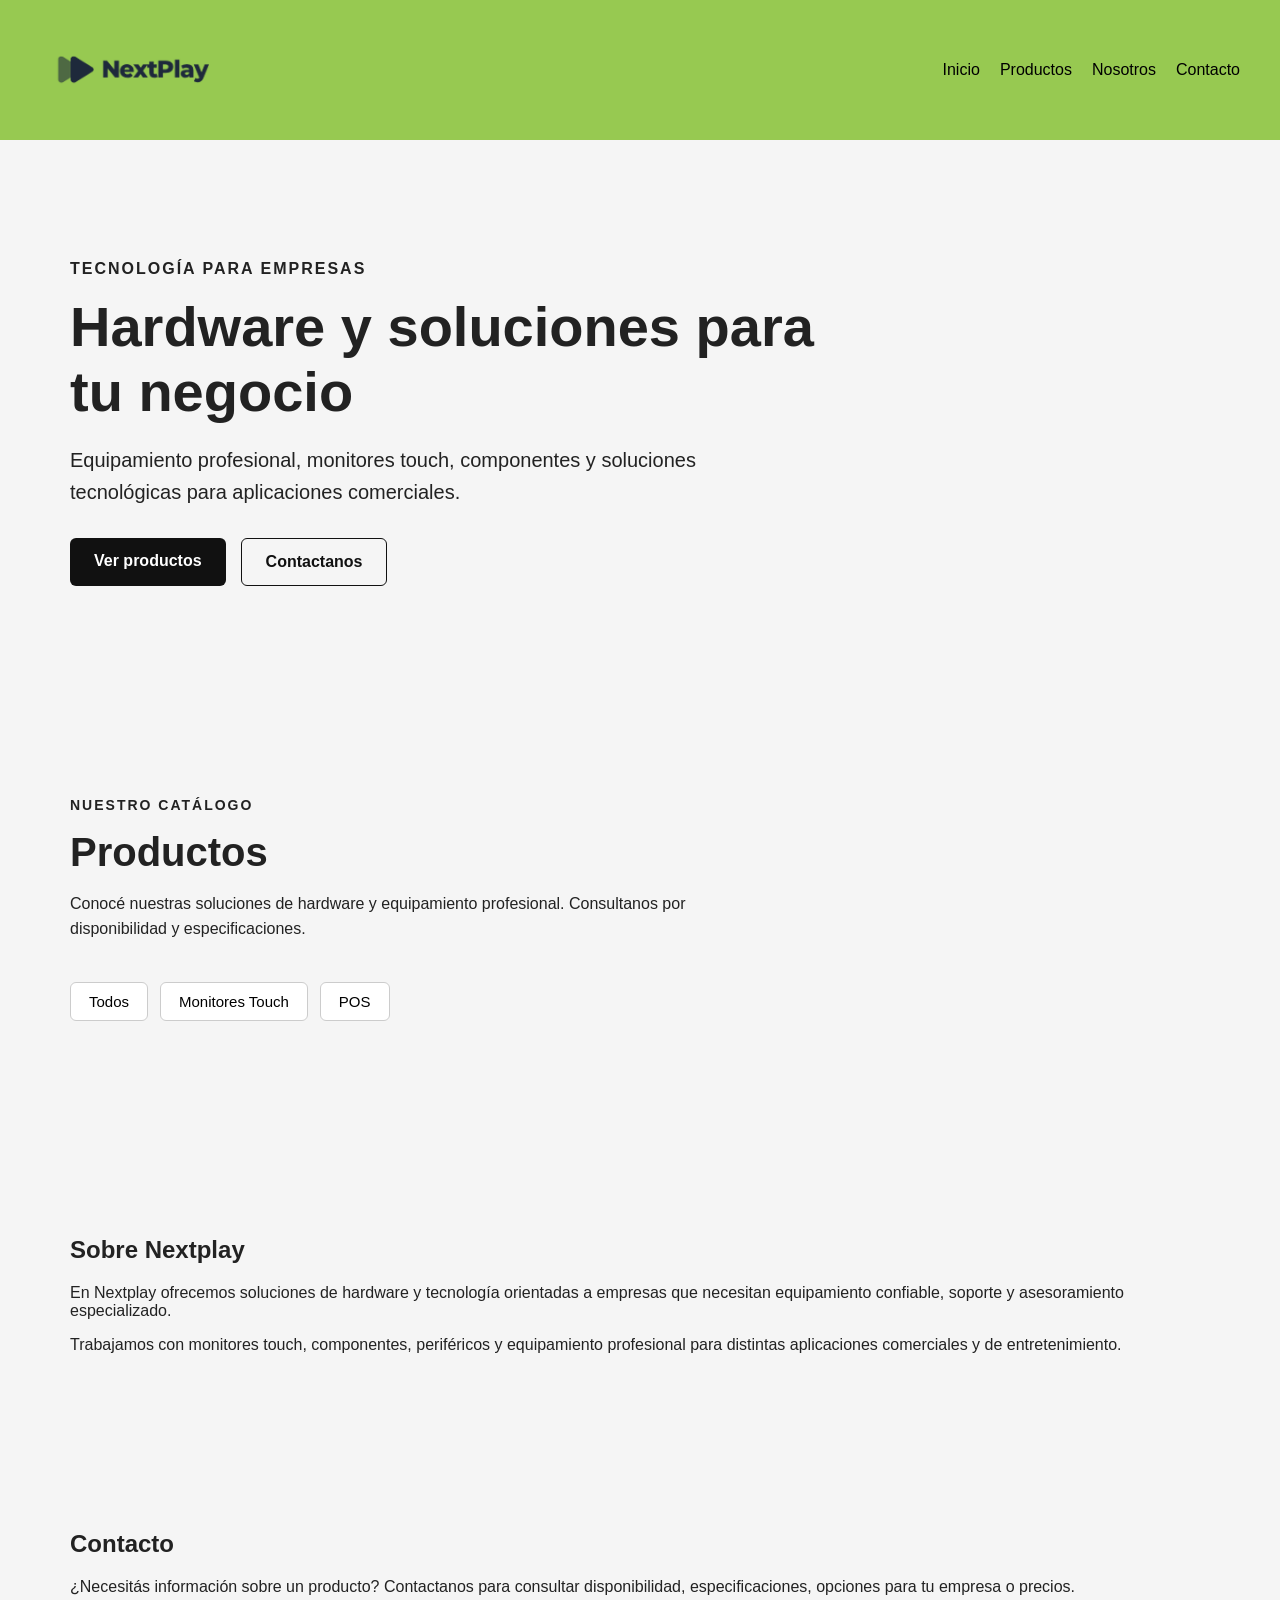
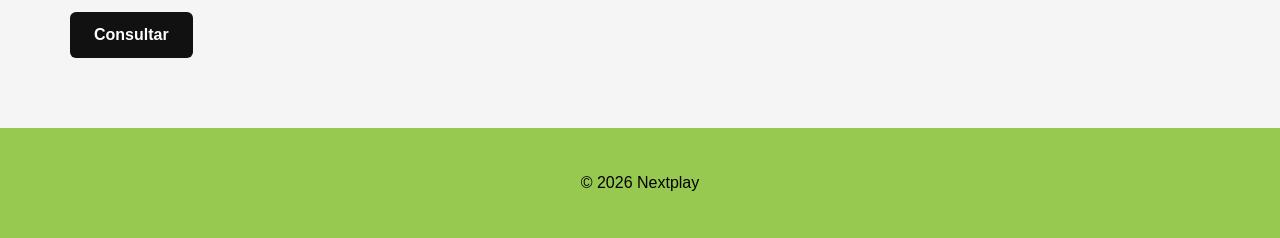
==== index.html @ 9589e03d "Initial commit - index, products, images, intial css and initial js" ====
<!DOCTYPE html>
<html lang="es">

<head>
    <meta charset="UTF-8">
    <meta name="viewport" content="width=device-width, initial-scale=1.0">

    <title>Nextplay</title>

    <link rel="stylesheet" href="css/style.css">
</head>

<body>

    <header>
        <h1><a href="#inicio" class="logo">
            <img src="assets/images/misc/logoNextplay.png" alt="Nextplay">
        </a></h1>

        <nav>
            <a href="index.html">Inicio</a>
            <a href="productos.html">Productos</a>
            <a href="index.html#nosotros">Nosotros</a>
            <a href="index.html#contacto">Contacto</a>
        </nav>
    </header>

    <main>

        <!-- HERO / INICIO -->
        <section id="inicio" class="hero">
            <div class="hero-content">

                <p class="hero-label">
                    Tecnología para empresas
                </p>

                <h1>
                    Hardware y soluciones para tu negocio
                </h1>

                <p class="hero-description">
                    Equipamiento profesional, monitores touch,
                    componentes y soluciones tecnológicas para
                    aplicaciones comerciales.
                </p>

                <div class="hero-actions">

                    <a href="#productos" class="button primary-button">
                        Ver productos
                    </a>

                    <a href="#contacto" class="button secondary-button">
                        Contactanos
                    </a>

                </div>

            </div>
        </section>


        <!-- PRODUCTOS -->
        <section id="productos" class="products-section">

            <div class="section-header">
                <p class="section-label">Nuestro catálogo</p>
                <h2>Productos</h2>

                <p>
                    Conocé nuestras soluciones de hardware y equipamiento profesional.
                    Consultanos por disponibilidad y especificaciones.
                </p>
            </div>

            <div class="product-filters">
                <button class="filter-button active" data-filter="all">
                    Todos
                </button>

                <button class="filter-button" data-filter="touch">
                    Monitores Touch
                </button>

                <button class="filter-button" data-filter="pos">
                    POS
                </button>

            </div>

            <div class="product-grid" id="product-list">
            </div>

        </section>


        <!-- SOBRE NEXTPLAY -->
        <section id="nosotros">

            <h2>Sobre Nextplay</h2>

            <p>
                En Nextplay ofrecemos soluciones de hardware y tecnología
                orientadas a empresas que necesitan equipamiento confiable,
                soporte y asesoramiento especializado.
            </p>

            <p>
                Trabajamos con monitores touch, componentes,
                periféricos y equipamiento profesional para distintas
                aplicaciones comerciales y de entretenimiento.
            </p>

        </section>


        <!-- CONTACTO -->
        <section id="contacto">

            <h2>Contacto</h2>

            <p>
                ¿Necesitás información sobre un producto? Contactanos para consultar disponibilidad,
                especificaciones, opciones para tu empresa o precios.
            </p>

            <a href="#" class="button primary-button">
                Consultar
            </a>

        </section>

    </main>

    <footer>
        <p>© 2026 Nextplay</p>
    </footer>

     <script src="js/main.js"></script>

</body>

</html>
---- css/style.css ----
* {
    box-sizing: border-box;
}

body {
    margin: 0;
    font-family: "Montserrat", sans-serif;
    background-color: #f5f5f5;
    color: #222;
}

header {
    display: flex;
    justify-content: space-between;
    align-items: center;

    padding: 20px 40px;

    background-color: #97c951;
    color: black;
}

.logo img {
    width: 200px;
    height: auto;
    display: block;
}

nav {
    display: flex;
    gap: 20px;
}

nav a {
    color: black;
    text-decoration: none;
}

main {
    max-width: 1200px;
    margin: auto;
}

section {
    padding: 70px 30px;
}

.hero {
    min-height: 550px;
    display: flex;
    align-items: center;
}

.hero-content {
    max-width: 750px;
}

.hero-label {
    font-weight: bold;
    text-transform: uppercase;
    letter-spacing: 2px;
}

.hero h1 {
    font-size: 56px;
    margin: 15px 0;
}

.hero-description {
    font-size: 20px;
    line-height: 1.6;
    max-width: 650px;
}

.hero-actions {
    display: flex;
    gap: 15px;
    margin-top: 30px;
}

.button {
    display: inline-block;
    padding: 14px 24px;
    text-decoration: none;
    border-radius: 6px;
    font-weight: bold;
}

.primary-button {
    background-color: #111;
    color: white;
}

.secondary-button {
    border: 1px solid #111;
    color: #111;
}

.products-section {
    padding-top: 90px;
    padding-bottom: 90px;
}

.product-filters {
    display: flex;
    flex-wrap: wrap;
    gap: 12px;
    margin-bottom: 35px;
}

.filter-button {
    padding: 10px 18px;
    border: 1px solid #ccc;
    background-color: white;
    border-radius: 6px;
    cursor: pointer;
    font-size: 15px;
}


.section-header {
    max-width: 700px;
    margin-bottom: 40px;
}

.section-label {
    text-transform: uppercase;
    letter-spacing: 2px;
    font-weight: bold;
    font-size: 14px;
}

.section-header h2 {
    font-size: 40px;
    margin: 10px 0;
}

.section-header p {
    line-height: 1.6;
}

.product-grid {
    display: grid;
    grid-template-columns: repeat(3, 1fr);
    gap: 30px;
}

.product-card {
    background-color: white;
    border-radius: 10px;
    overflow: hidden;
}

.product-image {
    height: 260px;
    background-color: #eeeeee;

    display: flex;
    align-items: center;
    justify-content: center;
}

.product-image img {
    width: 100%;
    height: 100%;
    object-fit: contain;
}

.product-content {
    padding: 24px;
}

.product-category {
    font-size: 14px;
    font-weight: bold;
    text-transform: uppercase;
}

.product-content h3 {
    font-size: 24px;
    margin: 8px 0 12px;
}

.product-description {
    line-height: 1.5;
    margin-bottom: 20px;
}

.product-link {
    color: #111;
    font-weight: bold;
    text-decoration: none;
}

footer {
    text-align: center;
    padding: 30px;
    background-color: #97c951;
    color: black;
}
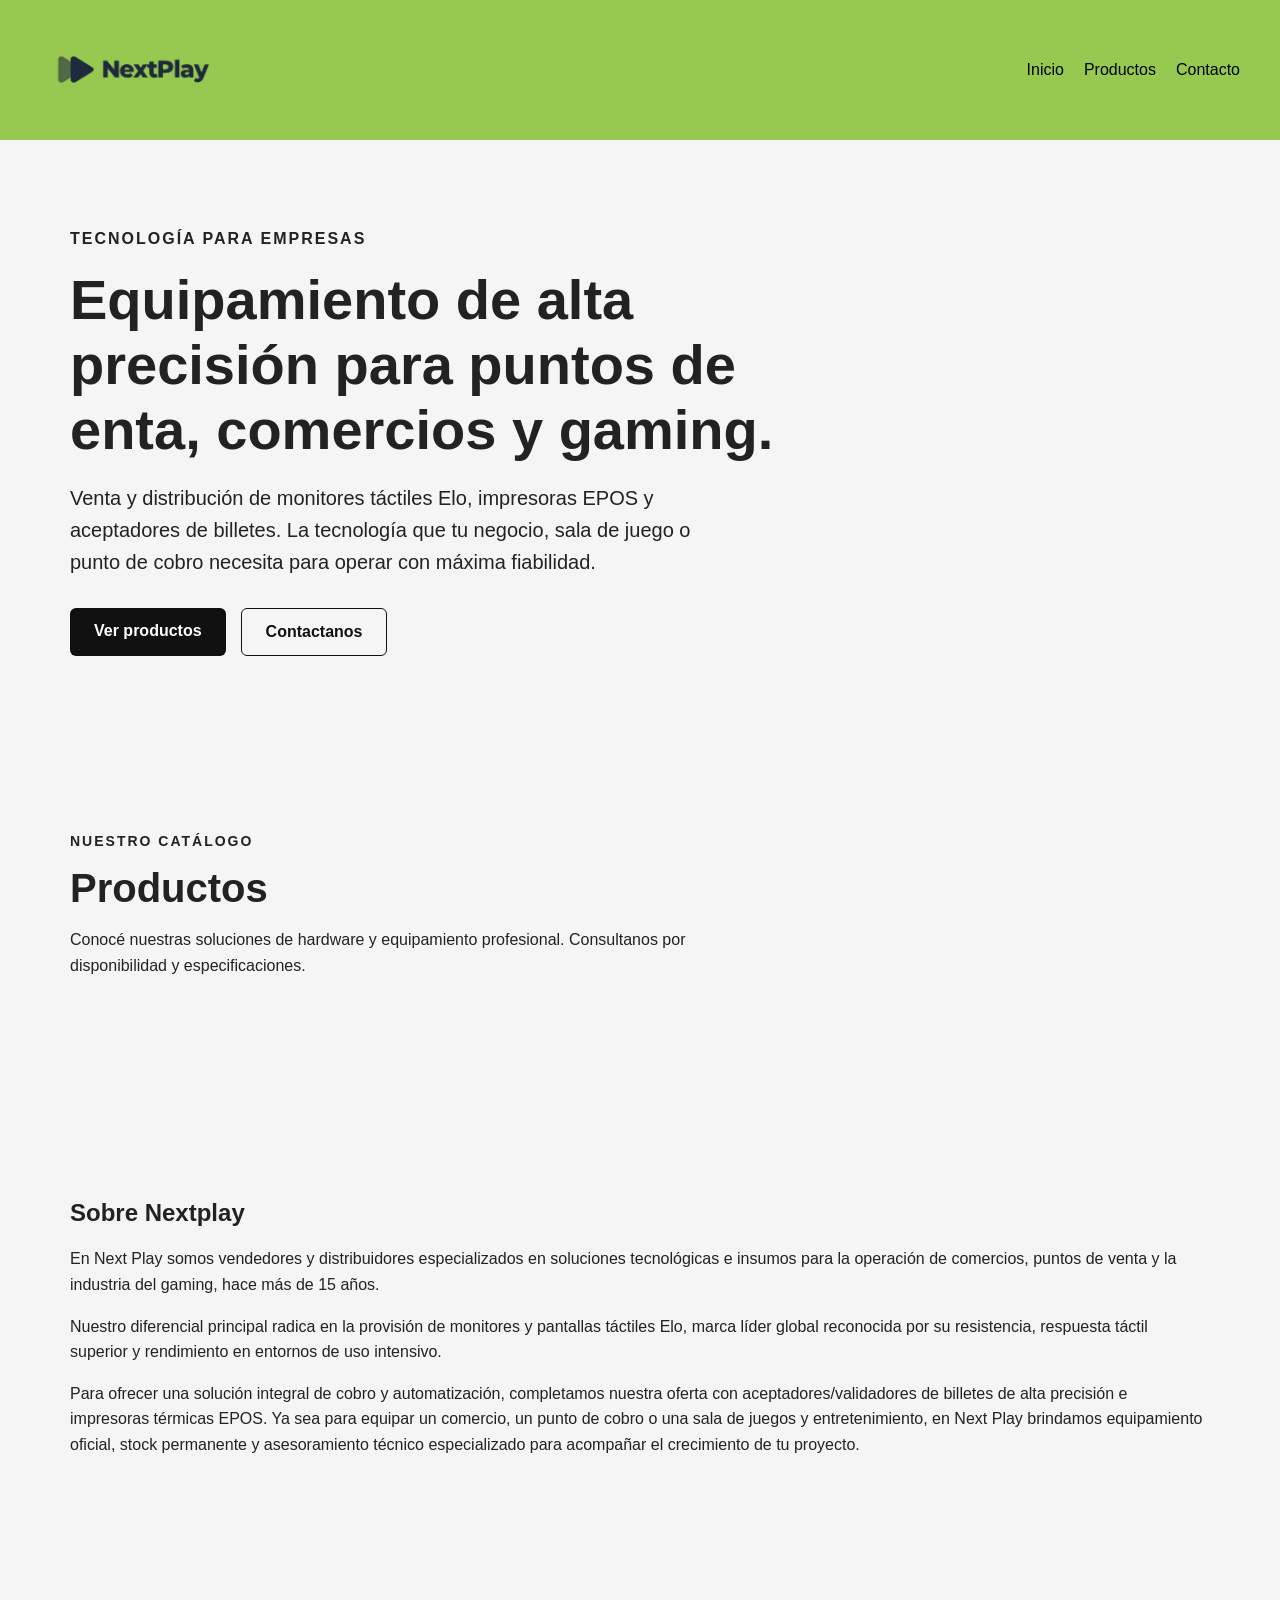
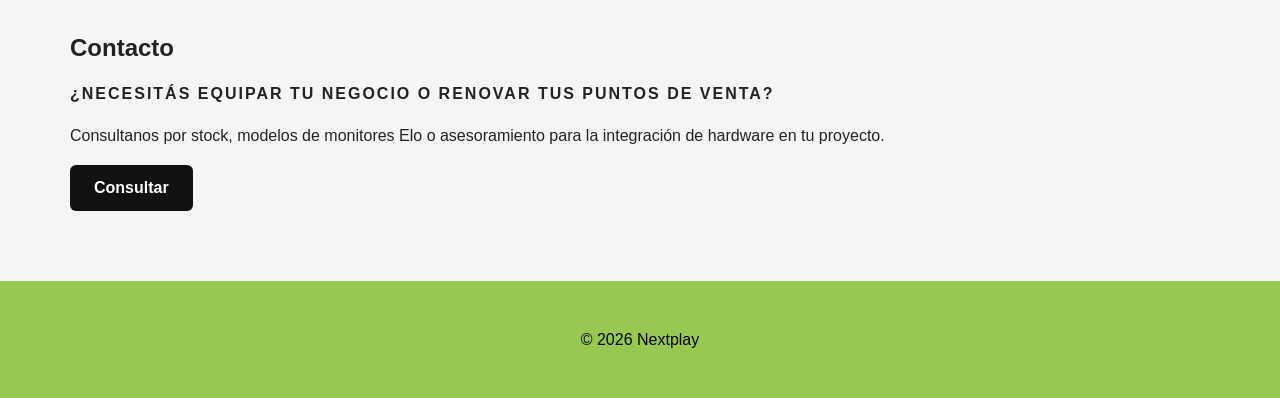
==== commit 15abc706: "Added 'Contacto', slight changes to fonts and images" ====
--- a/index.html
+++ b/index.html
@@ -20,8 +20,7 @@
         <nav>
             <a href="index.html">Inicio</a>
             <a href="productos.html">Productos</a>
-            <a href="index.html#nosotros">Nosotros</a>
-            <a href="index.html#contacto">Contacto</a>
+            <a href="contacto.html">Contacto</a>
         </nav>
     </header>
 
@@ -36,22 +35,21 @@
                 </p>
 
                 <h1>
-                    Hardware y soluciones para tu negocio
+                    Equipamiento de alta precisión para puntos de enta, comercios y gaming.
                 </h1>
 
                 <p class="hero-description">
-                    Equipamiento profesional, monitores touch,
-                    componentes y soluciones tecnológicas para
-                    aplicaciones comerciales.
+                    Venta y distribución de monitores táctiles Elo, impresoras EPOS y aceptadores de billetes. La tecnología que tu negocio, sala de juego o punto de cobro necesita para operar con máxima fiabilidad.
+
                 </p>
 
                 <div class="hero-actions">
 
-                    <a href="#productos" class="button primary-button">
+                    <a href="productos.html" class="button primary-button">
                         Ver productos
                     </a>
 
-                    <a href="#contacto" class="button secondary-button">
+                    <a href="contacto.html" class="button secondary-button">
                         Contactanos
                     </a>
 
@@ -74,24 +72,6 @@
                 </p>
             </div>
 
-            <div class="product-filters">
-                <button class="filter-button active" data-filter="all">
-                    Todos
-                </button>
-
-                <button class="filter-button" data-filter="touch">
-                    Monitores Touch
-                </button>
-
-                <button class="filter-button" data-filter="pos">
-                    POS
-                </button>
-
-            </div>
-
-            <div class="product-grid" id="product-list">
-            </div>
-
         </section>
 
 
@@ -101,15 +81,13 @@
             <h2>Sobre Nextplay</h2>
 
             <p>
-                En Nextplay ofrecemos soluciones de hardware y tecnología
-                orientadas a empresas que necesitan equipamiento confiable,
-                soporte y asesoramiento especializado.
+                En Next Play somos vendedores y distribuidores especializados en soluciones tecnológicas e insumos para la operación de comercios, puntos de venta y la industria del gaming, hace más de 15 años. 
             </p>
 
             <p>
-                Trabajamos con monitores touch, componentes,
-                periféricos y equipamiento profesional para distintas
-                aplicaciones comerciales y de entretenimiento.
+                Nuestro diferencial principal radica en la provisión de monitores y pantallas táctiles Elo, marca líder global reconocida por su resistencia, respuesta táctil superior y rendimiento en entornos de uso intensivo.
+            </p>
+            <p>Para ofrecer una solución integral de cobro y automatización, completamos nuestra oferta con aceptadores/validadores de billetes de alta precisión e impresoras térmicas EPOS. Ya sea para equipar un comercio, un punto de cobro o una sala de juegos y entretenimiento, en Next Play brindamos equipamiento oficial, stock permanente y asesoramiento técnico especializado para acompañar el crecimiento de tu proyecto.
             </p>
 
         </section>
@@ -120,12 +98,14 @@
 
             <h2>Contacto</h2>
 
-            <p>
-                ¿Necesitás información sobre un producto? Contactanos para consultar disponibilidad,
-                especificaciones, opciones para tu empresa o precios.
+            <p class="hero-label">
+                ¿Necesitás equipar tu negocio o renovar tus puntos de venta?
+            </p>
+            <p >
+                Consultanos por stock, modelos de monitores Elo o asesoramiento para la integración de hardware en tu proyecto.
             </p>
 
-            <a href="#" class="button primary-button">
+            <a href="contacto.html" class="button primary-button">
                 Consultar
             </a>
 
--- a/css/style.css
+++ b/css/style.css
@@ -7,6 +7,11 @@
     font-family: "Montserrat", sans-serif;
     background-color: #f5f5f5;
     color: #222;
+}
+
+body p{
+    line-height: 1.6;
+    font-size: 16px;
 }
 
 header {
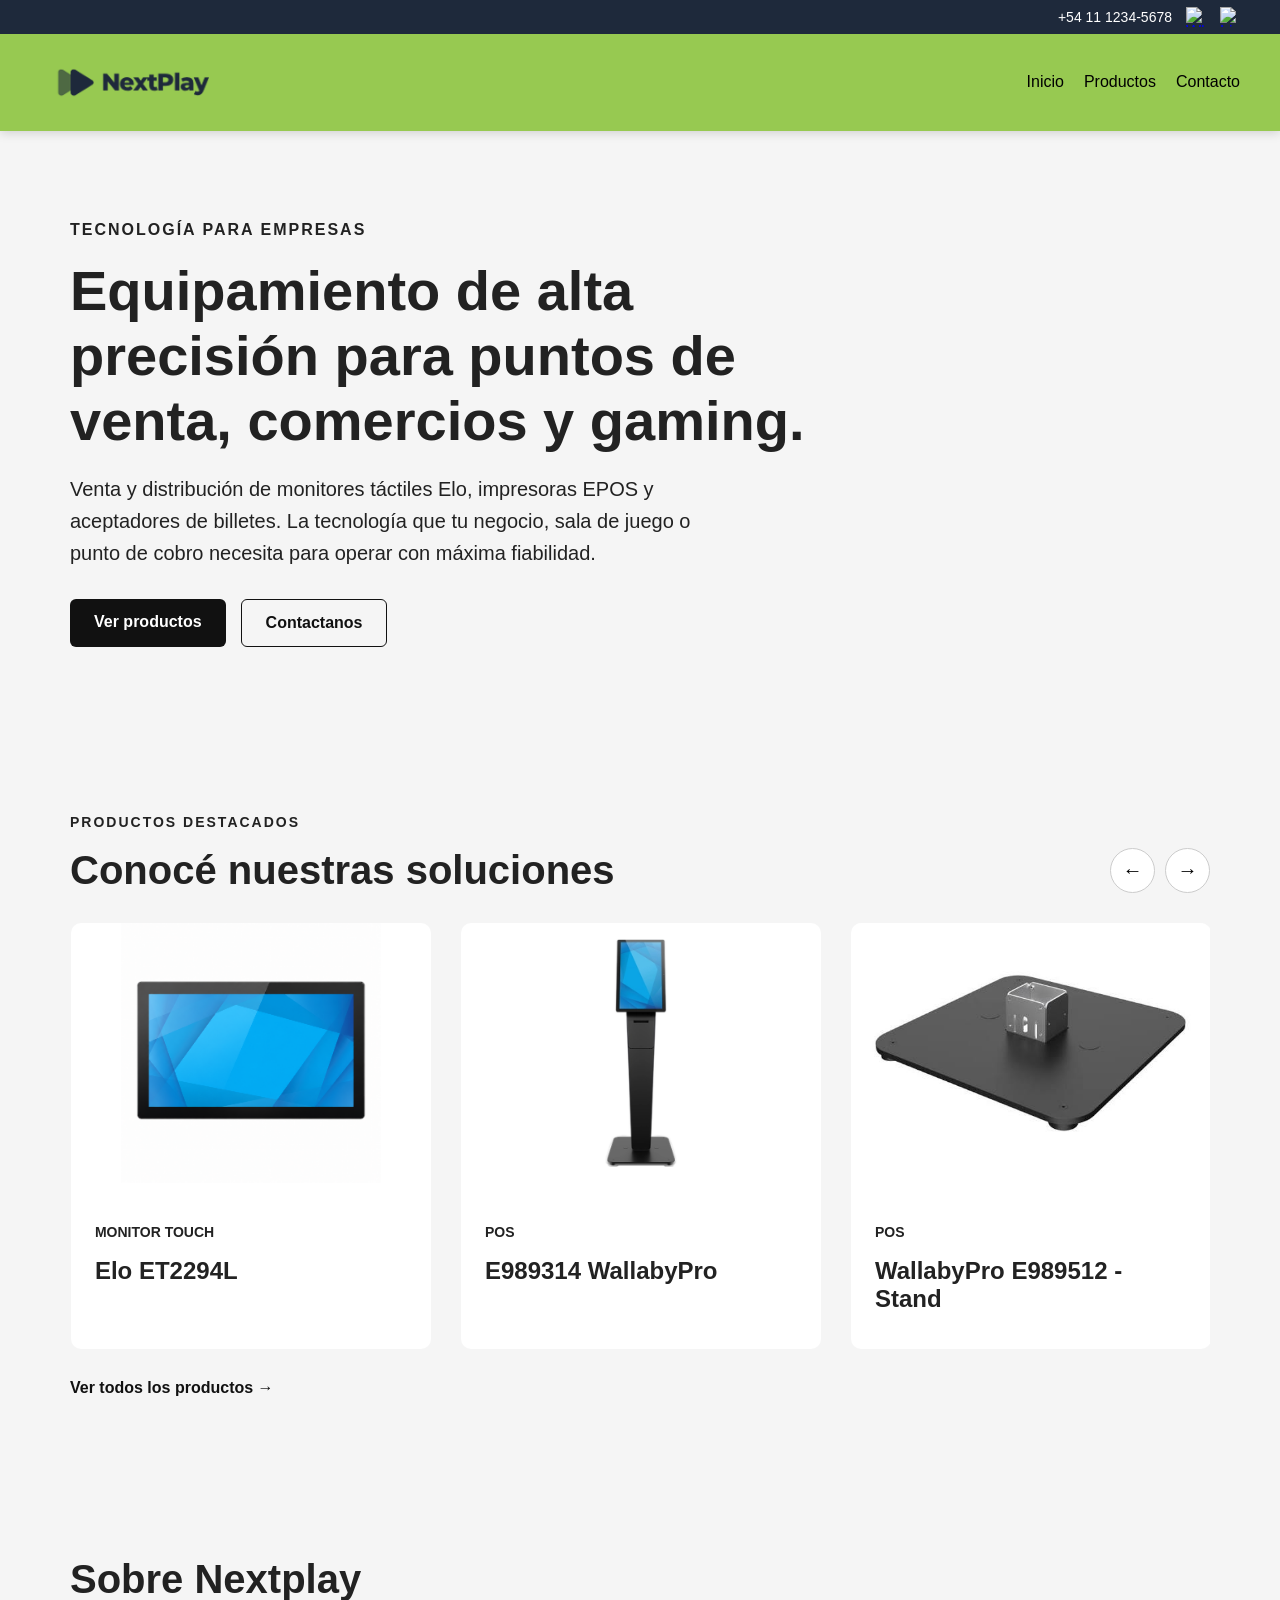
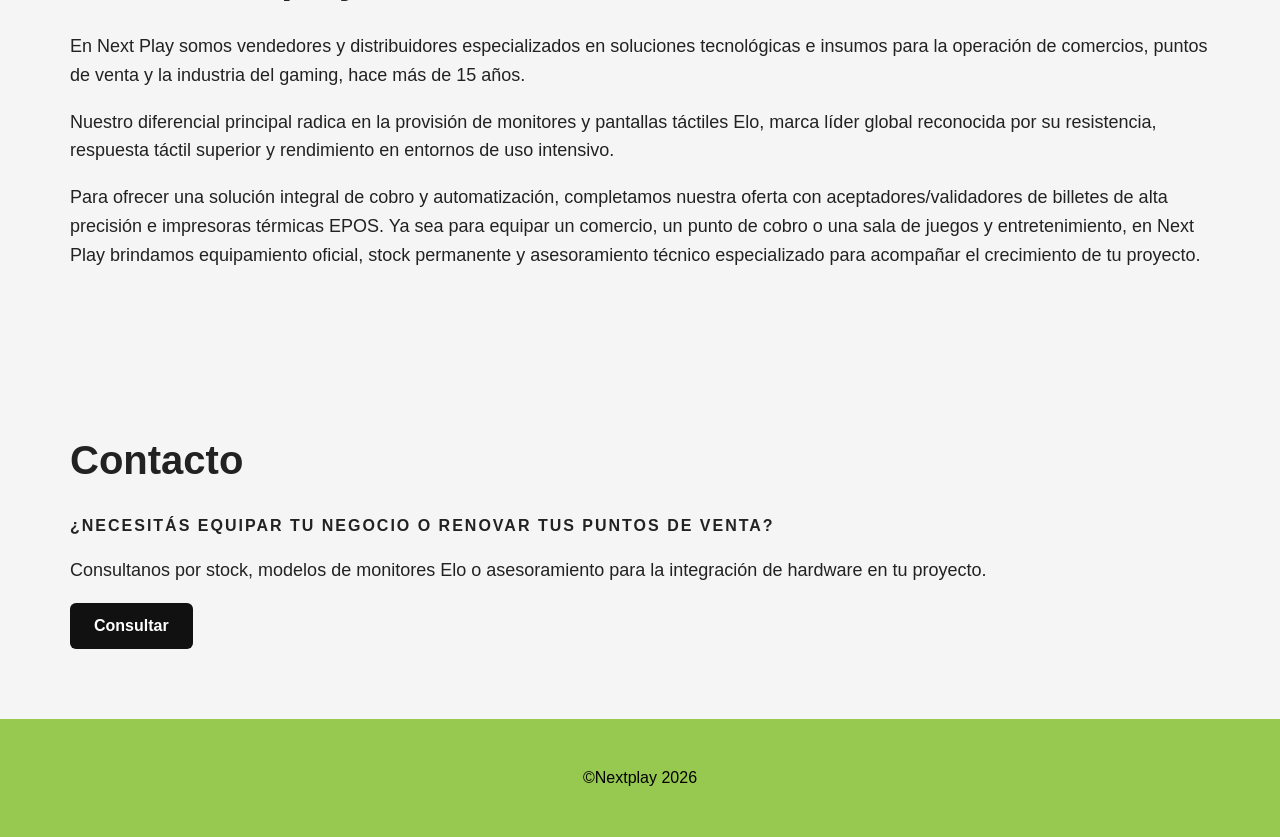
==== commit 91f09030: "Changes to contact and header + minor changes" ====
--- a/index.html
+++ b/index.html
@@ -13,16 +13,38 @@
 <body>
 
     <header>
-        <h1><a href="#inicio" class="logo">
-            <img src="assets/images/misc/logoNextplay.png" alt="Nextplay">
-        </a></h1>
+
+    <div class="top-bar">
+        <div class="top-bar-content">
+            <a href="tel:+541112345678" class="top-phone">
+                +54 11 1234-5678
+            </a>
+
+            <a href="#" class="social-link">
+                <img src="assets/images/misc/whatsapp.png" alt="WhatsApp">
+            </a>
+
+            <a href="#" class="social-link">
+                <img src="assets/images/linkedin-icon.png" alt="LinkedIn">
+            </a>
+        </div>
+    </div>
+
+    <div class="main-header">
+
+        <a href="index.html" class="logo">
+            <img src="assets/images/misc/logoNextplay.png" alt="Logo de Nextplay">
+        </a>
 
         <nav>
             <a href="index.html">Inicio</a>
             <a href="productos.html">Productos</a>
             <a href="contacto.html">Contacto</a>
         </nav>
-    </header>
+
+    </div>
+
+</header>
 
     <main>
 
@@ -35,7 +57,7 @@
                 </p>
 
                 <h1>
-                    Equipamiento de alta precisión para puntos de enta, comercios y gaming.
+                    Equipamiento de alta precisión para puntos de venta, comercios y gaming.
                 </h1>
 
                 <p class="hero-description">
@@ -60,34 +82,52 @@
 
 
         <!-- PRODUCTOS -->
-        <section id="productos" class="products-section">
+        <section class="featured-products">
 
-            <div class="section-header">
-                <p class="section-label">Nuestro catálogo</p>
-                <h2>Productos</h2>
+            <div class="featured-header">
+                <div>
+                    <p class="section-label">Productos destacados</p>
+                    <h2>Conocé nuestras soluciones</h2>
+                </div>
 
-                <p>
-                    Conocé nuestras soluciones de hardware y equipamiento profesional.
-                    Consultanos por disponibilidad y especificaciones.
-                </p>
+                <div class="carousel-controls">
+                    <button id="carousel-prev" aria-label="Producto anterior">
+                        ←
+                    </button>
+
+                    <button id="carousel-next" aria-label="Producto siguiente">
+                        →
+                    </button>
+                </div>
             </div>
+
+            <div class="carousel-wrapper">
+                <div class="featured-track" id="featured-track">
+                </div>
+            </div>
+
+            <a href="productos.html" class="view-all-products">
+                Ver todos los productos →
+            </a>
 
         </section>
 
-
         <!-- SOBRE NEXTPLAY -->
         <section id="nosotros">
+            <div class="featured-header">
+                 <h2>Sobre Nextplay</h2>    
+            </div>
+           
 
-            <h2>Sobre Nextplay</h2>
-
-            <p>
+            <p class="index-paragraph">
                 En Next Play somos vendedores y distribuidores especializados en soluciones tecnológicas e insumos para la operación de comercios, puntos de venta y la industria del gaming, hace más de 15 años. 
             </p>
 
-            <p>
+            <p class="index-paragraph">
                 Nuestro diferencial principal radica en la provisión de monitores y pantallas táctiles Elo, marca líder global reconocida por su resistencia, respuesta táctil superior y rendimiento en entornos de uso intensivo.
             </p>
-            <p>Para ofrecer una solución integral de cobro y automatización, completamos nuestra oferta con aceptadores/validadores de billetes de alta precisión e impresoras térmicas EPOS. Ya sea para equipar un comercio, un punto de cobro o una sala de juegos y entretenimiento, en Next Play brindamos equipamiento oficial, stock permanente y asesoramiento técnico especializado para acompañar el crecimiento de tu proyecto.
+            <p class="index-paragraph">
+                Para ofrecer una solución integral de cobro y automatización, completamos nuestra oferta con aceptadores/validadores de billetes de alta precisión e impresoras térmicas EPOS. Ya sea para equipar un comercio, un punto de cobro o una sala de juegos y entretenimiento, en Next Play brindamos equipamiento oficial, stock permanente y asesoramiento técnico especializado para acompañar el crecimiento de tu proyecto.
             </p>
 
         </section>
@@ -95,13 +135,14 @@
 
         <!-- CONTACTO -->
         <section id="contacto">
-
-            <h2>Contacto</h2>
+            <div class="featured-header">            
+                <h2>Contacto</h2>
+            </div>
 
             <p class="hero-label">
                 ¿Necesitás equipar tu negocio o renovar tus puntos de venta?
             </p>
-            <p >
+            <p class="index-paragraph">
                 Consultanos por stock, modelos de monitores Elo o asesoramiento para la integración de hardware en tu proyecto.
             </p>
 
@@ -114,7 +155,7 @@
     </main>
 
     <footer>
-        <p>© 2026 Nextplay</p>
+        <p>©Nextplay 2026</p>
     </footer>
 
      <script src="js/main.js"></script>
--- a/css/style.css
+++ b/css/style.css
@@ -15,6 +15,56 @@
 }
 
 header {
+    position: sticky;
+    top: 0;
+    z-index: 1000;
+
+    box-shadow: 0 2px 10px rgba(0, 0, 0, 0.15);
+}
+
+.top-bar {
+    background-color: #1E293B;
+    color: white;
+    padding: 7px 40px;
+}
+
+.top-bar-content {
+    display: flex;
+    justify-content: flex-end;
+    align-items: center;
+    gap: 14px;
+}
+
+.top-phone {
+    color: white;
+    text-decoration: none;
+
+    font-size: 14px;
+}
+
+.top-phone:hover {
+    text-decoration: underline;
+}
+
+.social-link {
+    display: flex;
+    align-items: center;
+}
+
+.social-link img {
+    width: 20px;
+    height: 20px;
+
+    object-fit: contain;
+
+    transition: opacity 0.2s ease;
+}
+
+.social-link img:hover {
+    opacity: 0.7;
+}
+
+.main-header {
     display: flex;
     justify-content: space-between;
     align-items: center;
@@ -22,7 +72,6 @@
     padding: 20px 40px;
 
     background-color: #97c951;
-    color: black;
 }
 
 .logo img {
@@ -144,6 +193,12 @@
     line-height: 1.6;
 }
 
+.index-paragraph {
+    line-height: 1.6;
+    font-size: 18px;
+}
+
+/* Product Grid Styles */
 .product-grid {
     display: grid;
     grid-template-columns: repeat(3, 1fr);
@@ -158,8 +213,6 @@
 
 .product-image {
     height: 260px;
-    background-color: #eeeeee;
-
     display: flex;
     align-items: center;
     justify-content: center;
@@ -196,10 +249,307 @@
     font-weight: bold;
     text-decoration: none;
 }
+/* Product Grid Styles End */
+
+.featured-products {
+    padding: 80px 30px;
+}
+
+.featured-header {
+    display: flex;
+    justify-content: space-between;
+    align-items: end;
+    margin-bottom: 30px;
+}
+
+.featured-header h2 {
+    font-size: 40px;
+    margin: 10px 0 0;
+}
+
+/* Carousel Styles */
+.carousel-controls {
+    display: flex;
+    gap: 10px;
+}
+
+.carousel-controls button {
+    width: 45px;
+    height: 45px;
+
+    border: 1px solid #ccc;
+    border-radius: 50%;
+
+    background-color: white;
+
+    font-size: 20px;
+    cursor: pointer;
+}
+
+.carousel-controls button:hover {
+    background-color: #111;
+    color: white;
+}
+
+.carousel-wrapper {
+    overflow: hidden;
+}
+
+.featured-track {
+    display: flex;
+    gap: 30px;
+
+    overflow-x: auto;
+
+    scroll-snap-type: x mandatory;
+    scrollbar-width: none;
+}
+
+.featured-track::-webkit-scrollbar {
+    display: none;
+}
+
+.featured-track .product-card {
+    flex: 0 0 calc((100% - 60px) / 3);
+    scroll-snap-align: start;
+}
+
+.view-all-products {
+    display: inline-block;
+    margin-top: 30px;
+
+    color: #111;
+    font-weight: bold;
+    text-decoration: none;
+}
+
+@media (max-width: 900px) {
+    .featured-track .product-card {
+        min-width: calc((100% - 30px) / 2);
+    }
+}
+
+@media (max-width: 600px) {
+    .featured-products {
+        padding: 60px 20px;
+    }
+
+    .featured-header {
+        align-items: center;
+    }
+
+    .featured-header h2 {
+        font-size: 30px;
+    }
+
+    .featured-track .product-card {
+        min-width: 100%;
+    }
+}
+/* Carrousel Styles End */
+
+/* Nav Dropdown Styles */
+.nav-dropdown {
+    position: relative;
+}
+
+.nav-dropdown-menu {
+    position: absolute;
+
+    top: 100%;
+    left: 0;
+
+    min-width: 200px;
+
+    background-color: #111;
+
+    border-radius: 6px;
+
+    padding: 10px 0;
+
+    display: none;
+
+    z-index: 1000;
+}
+
+.nav-dropdown-menu a {
+    display: block;
+
+    padding: 12px 18px;
+
+    color: white;
+    text-decoration: none;
+
+    white-space: nowrap;
+}
+
+.nav-dropdown-menu a:hover {
+    background-color: #2a2a2a;
+}
+
+.nav-dropdown:hover .nav-dropdown-menu {
+    display: block;
+}
+/* Nav Dropdown Styles End */
 
 footer {
     text-align: center;
     padding: 30px;
     background-color: #97c951;
     color: black;
-}+}
+
+/* Contact Form Styles */
+.contact-page {
+    max-width: 1200px;
+    margin: auto;
+}
+
+.contact-section {
+    min-height: 650px;
+
+    display: grid;
+    grid-template-columns: 1fr 1fr;
+    gap: 80px;
+
+    align-items: center;
+
+    padding: 80px 30px;
+}
+
+
+/* TEXTO */
+
+.contact-intro h1 {
+    font-size: 48px;
+    margin: 10px 0 20px;
+}
+
+.contact-intro > p {
+    font-size: 18px;
+    line-height: 1.7;
+    max-width: 520px;
+}
+
+
+/* WHATSAPP */
+
+.contact-info {
+    margin-top: 45px;
+
+    padding-top: 30px;
+
+    border-top: 1px solid #ddd;
+}
+
+.contact-info h3 {
+    margin-bottom: 8px;
+}
+
+.contact-info p {
+    margin-bottom: 20px;
+}
+
+.whatsapp-button {
+    display: inline-block;
+
+    padding: 13px 22px;
+
+    background-color: #98cf4f;
+    color: #111;
+
+    border-radius: 6px;
+
+    font-weight: bold;
+    text-decoration: none;
+
+    transition: transform 0.2s ease;
+}
+
+.whatsapp-button:hover {
+    transform: translateY(-2px);
+}
+
+
+/* FORM CARD */
+
+.contact-form-container {
+    background-color: white;
+
+    padding: 40px;
+
+    border-radius: 12px;
+
+    box-shadow: 0 10px 30px rgba(0, 0, 0, 0.08);
+}
+
+.contact-form-container h2 {
+    margin-top: 0;
+    margin-bottom: 30px;
+}
+
+
+/* FORM */
+
+.contact-form {
+    display: flex;
+    flex-direction: column;
+    gap: 22px;
+}
+
+.form-group {
+    display: flex;
+    flex-direction: column;
+    gap: 8px;
+}
+
+.form-group label {
+    font-weight: bold;
+}
+
+.form-group input,
+.form-group textarea {
+    width: 100%;
+
+    padding: 13px 14px;
+
+    border: 1px solid #ccc;
+    border-radius: 6px;
+
+    font: inherit;
+}
+
+.form-group input:focus,
+.form-group textarea:focus {
+    outline: none;
+
+    border-color: #98cf4f;
+}
+
+.form-group textarea {
+    resize: vertical;
+}
+
+
+/* BOTÓN */
+
+.contact-submit {
+    padding: 14px 20px;
+
+    border: none;
+    border-radius: 6px;
+
+    background-color: #111;
+    color: white;
+
+    font-size: 16px;
+    font-weight: bold;
+
+    cursor: pointer;
+}
+
+.contact-submit:hover {
+    background-color: #333;
+}
+
+/* Contact Form Styles End */
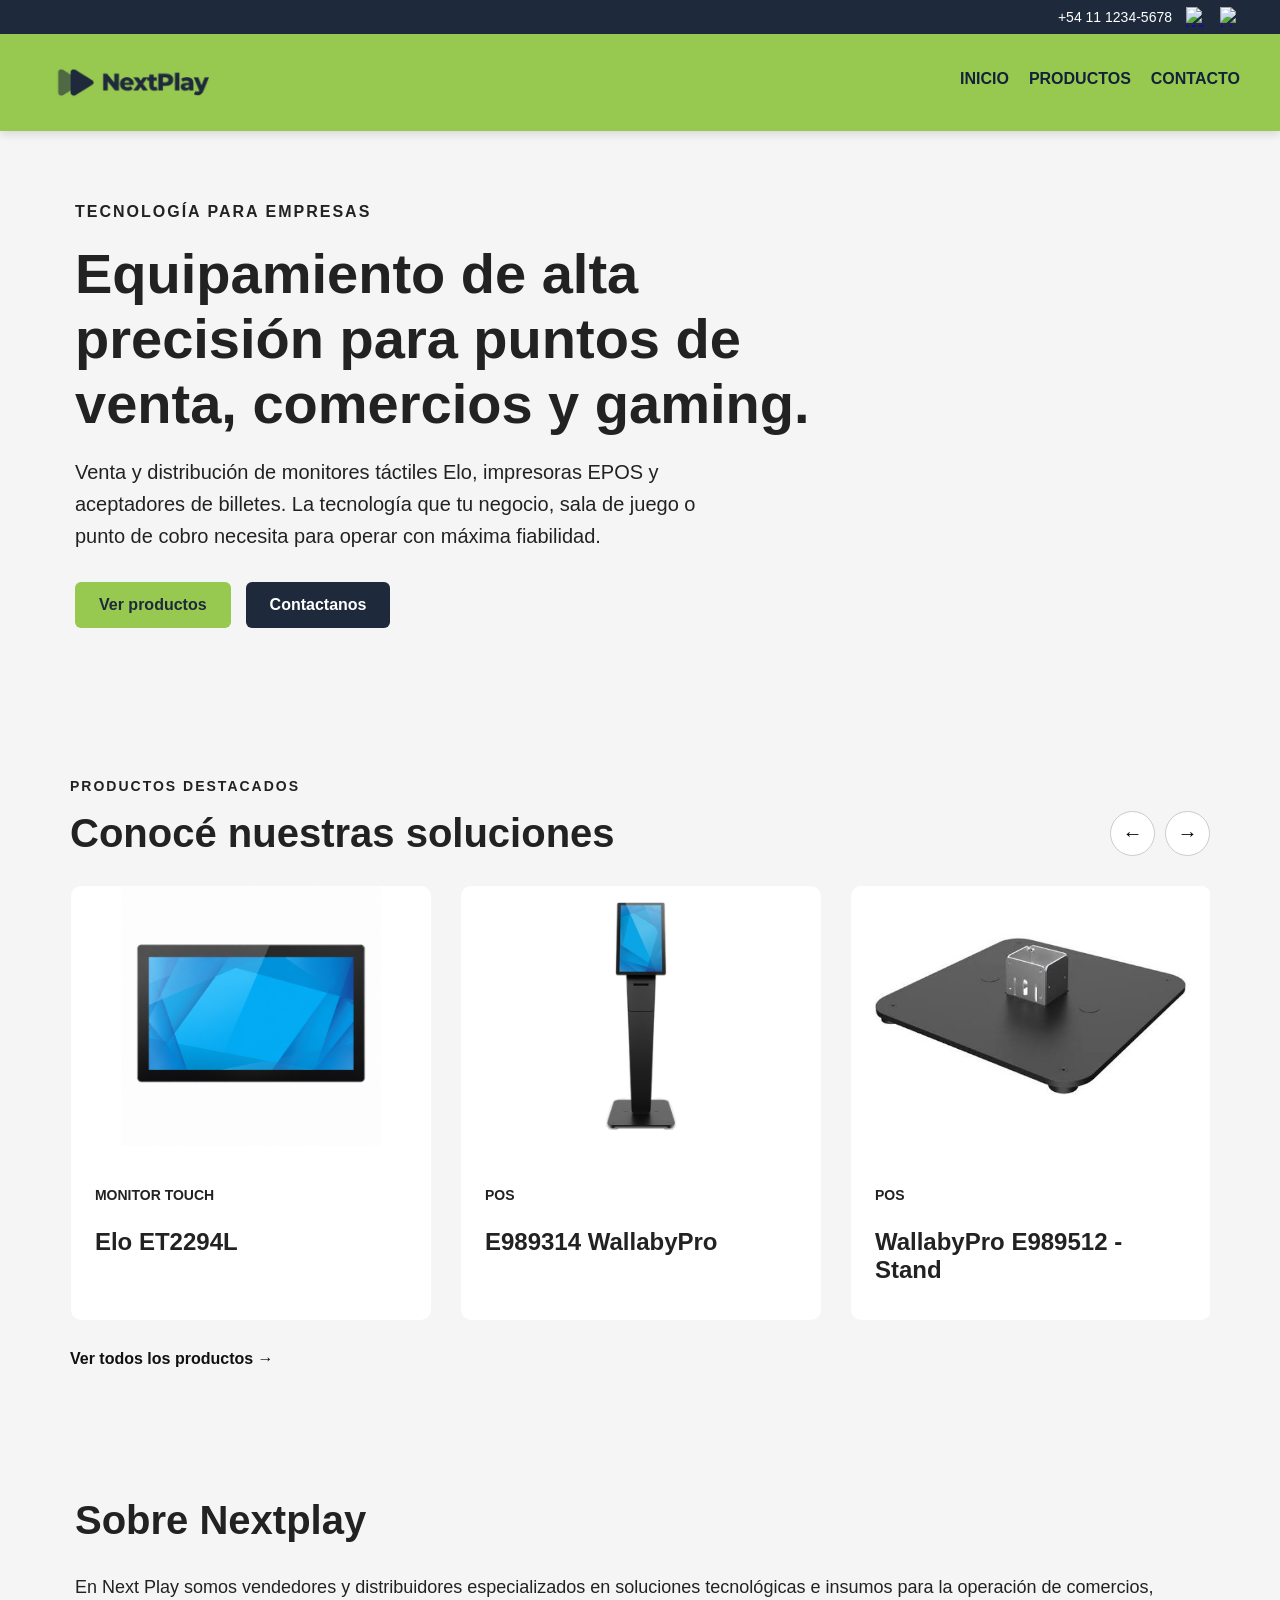
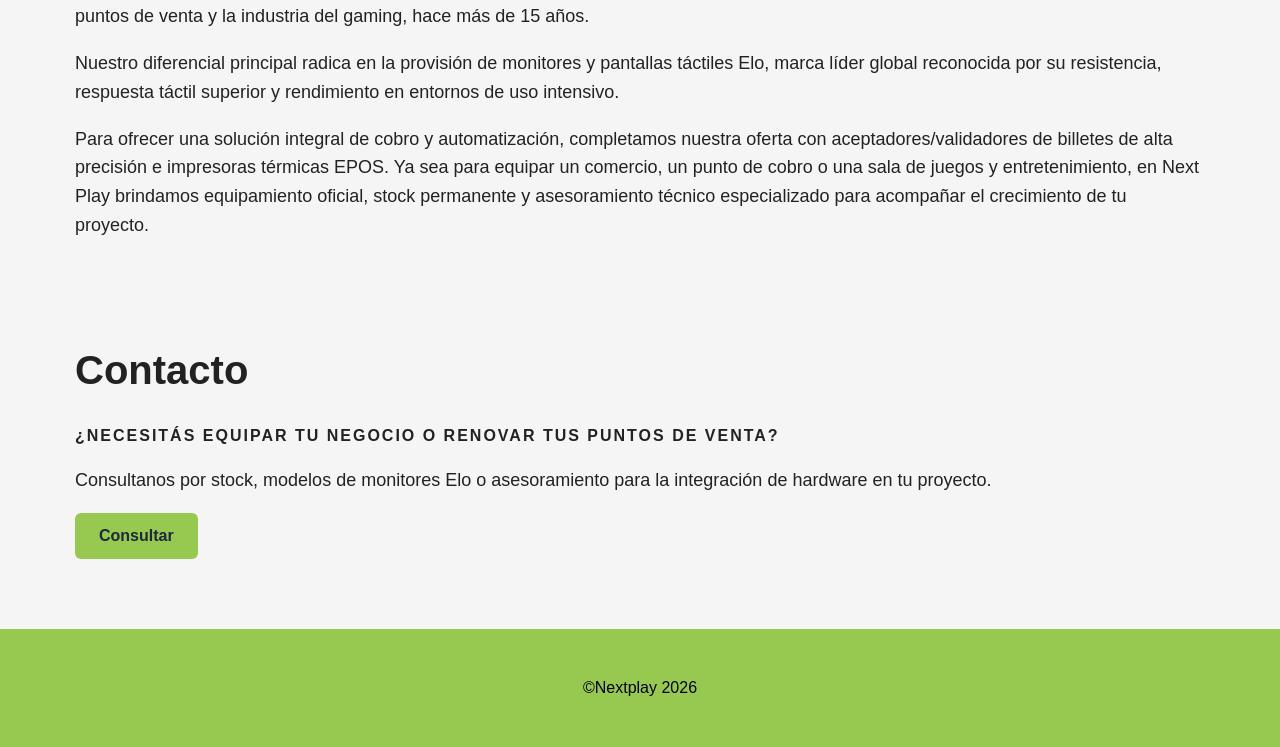
==== commit 0c408ad4: "Added icon, decorations and fixed product cards" ====
--- a/index.html
+++ b/index.html
@@ -6,13 +6,13 @@
     <meta name="viewport" content="width=device-width, initial-scale=1.0">
 
     <title>Nextplay</title>
-
+    <link rel="icon" type="image/png" href="assets/images/misc/iconNextplay.png">
     <link rel="stylesheet" href="css/style.css">
 </head>
 
 <body>
 
-    <header>
+<header>
 
     <div class="top-bar">
         <div class="top-bar-content">
--- a/css/style.css
+++ b/css/style.css
@@ -80,15 +80,47 @@
     display: block;
 }
 
+/* Navigation Styles */
+
 nav {
     display: flex;
     gap: 20px;
 }
 
 nav a {
-    color: black;
+    position: relative;
+
+    color: #132238;
     text-decoration: none;
-}
+    text-transform: uppercase;
+    font-weight: bold;
+
+    padding-bottom: 6px;
+}
+
+nav a::after {
+    content: "";
+
+    position: absolute;
+    left: 50%;
+    bottom: 0;
+
+    width: 100%;
+    height: 3px;
+
+    background-color: currentColor;
+
+    transform: translateX(-50%) scaleX(0);
+    transition: transform 0.25s ease;
+
+    border-radius: 2px;
+}
+
+nav a:hover::after {
+    transform: translateX(-50%) scaleX(1);
+}
+
+/* Navigation Styles End */
 
 main {
     max-width: 1200px;
@@ -96,7 +128,7 @@
 }
 
 section {
-    padding: 70px 30px;
+    padding: 40px 35px;
 }
 
 .hero {
@@ -141,13 +173,22 @@
 }
 
 .primary-button {
-    background-color: #111;
+    background-color: #97c951;
+    color: #1E293B;
+}
+.primary-button:hover {
+    background-color: #1E293B;
     color: white;
 }
 
 .secondary-button {
-    border: 1px solid #111;
-    color: #111;
+    background-color: #1E293B;
+    color: white;
+}
+
+.secondary-button:hover {
+    background-color: #97c951;
+    color: #1E293B;
 }
 
 .products-section {
@@ -209,6 +250,8 @@
     background-color: white;
     border-radius: 10px;
     overflow: hidden;
+    display: flex;
+    flex-direction: column;
 }
 
 .product-image {
@@ -226,6 +269,9 @@
 
 .product-content {
     padding: 24px;
+    display: flex;
+    flex-direction: column;
+    flex-grow: 1;
 }
 
 .product-category {
@@ -268,6 +314,7 @@
 }
 
 /* Carousel Styles */
+
 .carousel-controls {
     display: flex;
     gap: 10px;
@@ -397,6 +444,7 @@
     padding: 30px;
     background-color: #97c951;
     color: black;
+    margin-top: 30px;
 }
 
 /* Contact Form Styles */
@@ -552,4 +600,40 @@
     background-color: #333;
 }
 
-/* Contact Form Styles End */+/* Contact Form Styles End */
+
+.product-actions {
+    display: flex;
+    justify-content: space-between;
+    align-items: center;
+
+    margin-top: auto;
+    padding-top: 20px;
+}
+
+.product-actions .product-link:last-child {
+    text-align: right;
+}
+
+
+.product-actions a::after {
+    content: "";
+
+    position: absolute;
+    left: 50%;
+    bottom: 0;
+
+    width: 100%;
+    height: 3px;
+
+    background-color: currentColor;
+
+    transform: translateX(-50%) scaleX(0);
+    transition: transform 0.25s ease;
+
+    border-radius: 2px;
+}
+
+.product-actions a:hover::after {
+    transform: translateX(-50%) scaleX(1);
+}
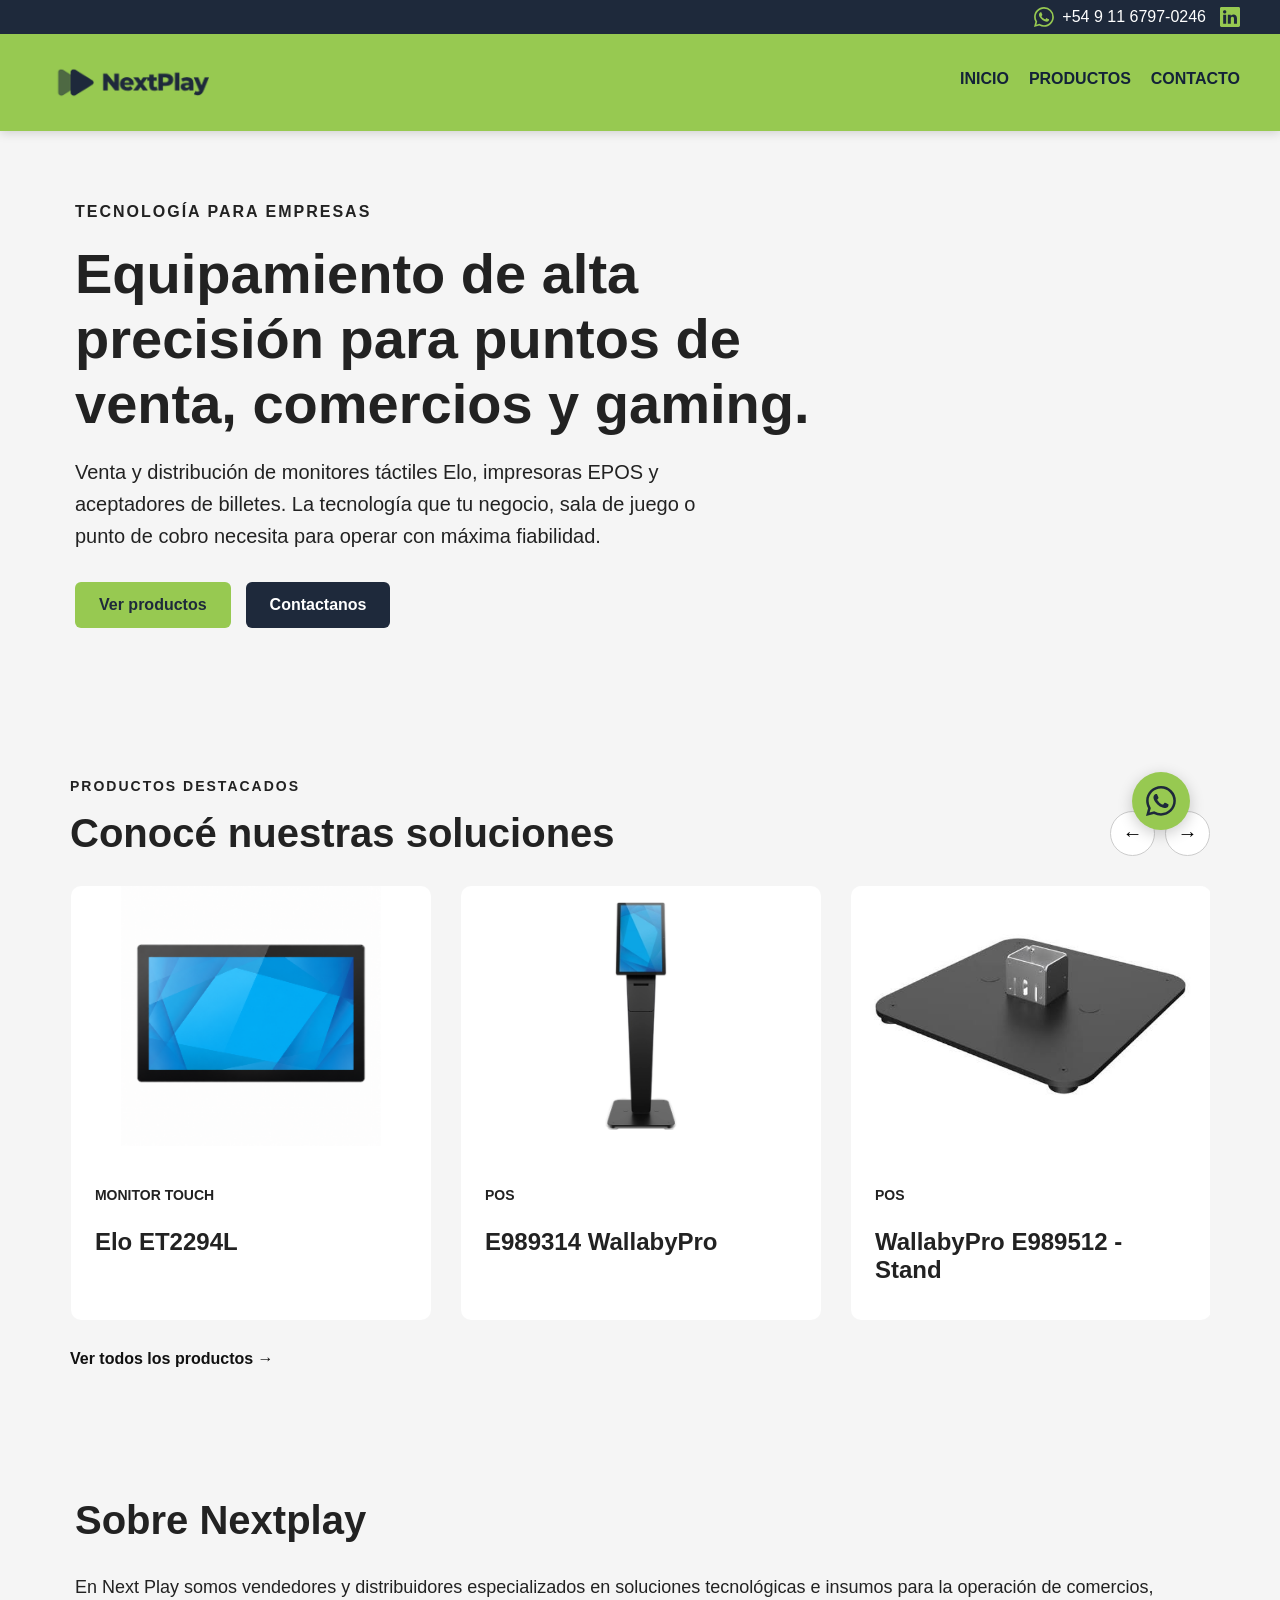
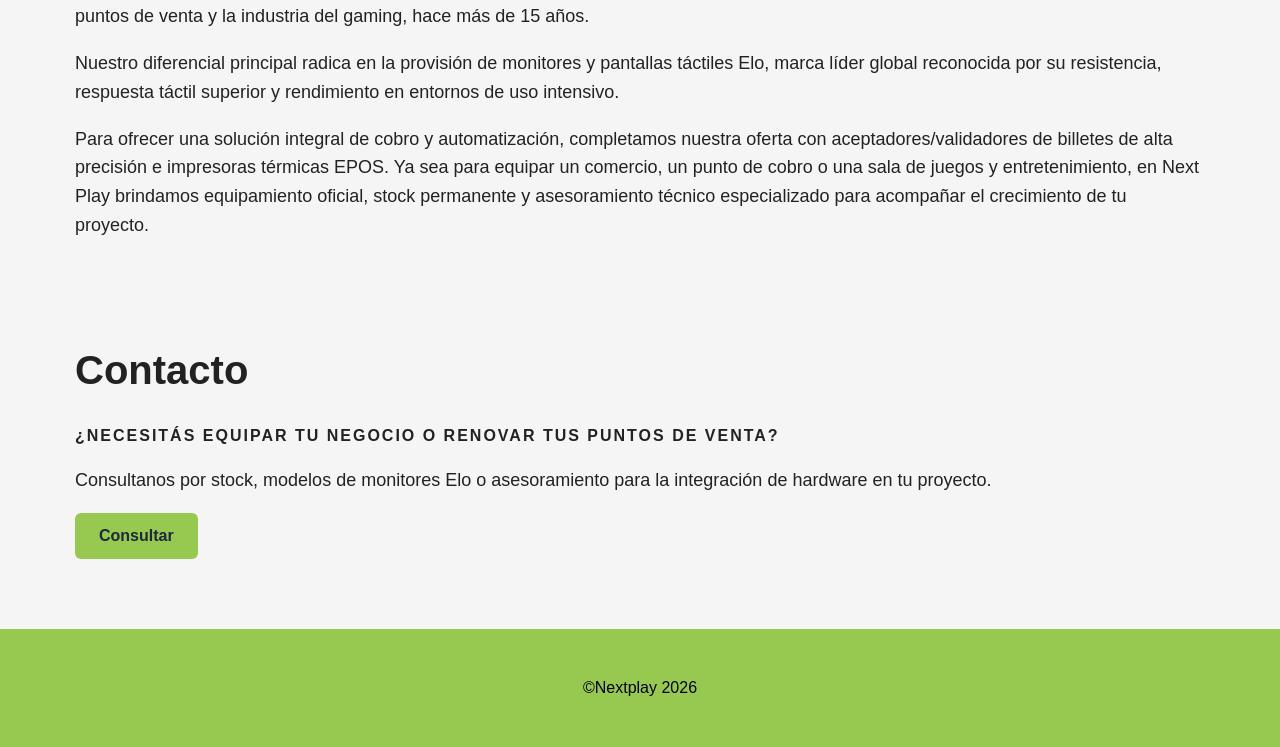
==== commit 492fc624: "SVG icons added, hovering Whatsapp link and minor changes" ====
--- a/index.html
+++ b/index.html
@@ -14,21 +14,44 @@
 
 <header>
 
-    <div class="top-bar">
-        <div class="top-bar-content">
-            <a href="tel:+541112345678" class="top-phone">
-                +54 11 1234-5678
-            </a>
-
-            <a href="#" class="social-link">
-                <img src="assets/images/misc/whatsapp.png" alt="WhatsApp">
-            </a>
-
-            <a href="#" class="social-link">
-                <img src="assets/images/linkedin-icon.png" alt="LinkedIn">
-            </a>
-        </div>
+<div class="top-bar">
+    <div class="top-bar-content">
+
+        <a
+            href="https://wa.me/5491167970246?text=Hola%2C%20quisiera%20consultar%20por%20los%20productos%20de%20Nextplay."
+            class="social-link"
+            target="_blank"
+            rel="noopener noreferrer"
+        >
+            <svg
+                class="social-icon"
+                xmlns="http://www.w3.org/2000/svg"
+                viewBox="0 0 16 16"
+                aria-hidden="true">   
+                <path d="M13.601 2.326A7.854 7.854 0 0 0 7.994 0C3.627 0 .068 3.558.064 7.926c0 1.399.366 2.76 1.057 3.965L0 16l4.204-1.102a7.933 7.933 0 0 0 3.79.965h.004c4.368 0 7.926-3.558 7.93-7.93A7.898 7.898 0 0 0 13.6 2.326zM7.994 14.521a6.573 6.573 0 0 1-3.356-.92l-.24-.144-2.494.654.666-2.433-.156-.251a6.56 6.56 0 0 1-1.007-3.505c0-3.626 2.957-6.584 6.591-6.584a6.56 6.56 0 0 1 4.66 1.931 6.557 6.557 0 0 1 1.928 4.66c-.004 3.639-2.961 6.592-6.592 6.592zm3.615-4.934c-.197-.099-1.17-.578-1.353-.646-.182-.065-.315-.099-.445.099-.133.197-.513.646-.627.775-.114.133-.232.148-.43.05-.197-.1-.836-.308-1.592-.985-.59-.525-.985-1.175-1.103-1.372-.114-.198-.011-.304.088-.403.087-.088.197-.232.296-.346.1-.114.133-.198.198-.33.065-.134.034-.248-.015-.347-.05-.099-.445-1.076-.612-1.47-.16-.389-.323-.335-.445-.34-.114-.007-.247-.007-.38-.007a.729.729 0 0 0-.529.247c-.182.198-.691.677-.691 1.654 0 .977.71 1.916.81 2.049.098.133 1.394 2.132 3.383 2.992.47.205.84.326 1.129.418.475.152.904.129 1.246.08.38-.058 1.171-.48 1.338-.943.164-.464.164-.86.114-.943-.049-.084-.182-.133-.38-.232z"/>
+            </svg>
+            <span class="whatsapp-number">+54 9 11 6797-0246</span>
+        </a>
+           
+        <a
+            href="#"
+            class="social-link"
+            target="_blank"
+            rel="noopener noreferrer"
+            aria-label="LinkedIn"
+        >
+            <svg
+                class="social-icon"
+                xmlns="http://www.w3.org/2000/svg"
+                viewBox="0 0 16 16"
+                aria-hidden="true"
+            >
+                <path d="M0 1.146C0 .513.526 0 1.175 0h13.65C15.474 0 16 .513 16 1.146v13.708c0 .633-.526 1.146-1.175 1.146H1.175C.526 16 0 15.487 0 14.854zm4.943 12.248V6.169H2.542v7.225zm-1.2-8.212c.837 0 1.358-.554 1.358-1.248-.015-.709-.52-1.248-1.342-1.248S2.4 3.226 2.4 3.934c0 .694.521 1.248 1.327 1.248zm4.908 8.212V9.359c0-.216.016-.432.08-.586.173-.431.568-.878 1.232-.878.869 0 1.216.662 1.216 1.634v3.865h2.401V9.25c0-2.22-1.184-3.252-2.764-3.252-1.274 0-1.845.7-2.165 1.193v.025h-.016l.016-.025V6.169h-2.4c.03.678 0 7.225 0 7.225z"/>
+            </svg>
+        </a>
+
     </div>
+</div>
 
     <div class="main-header">
 
@@ -158,8 +181,23 @@
         <p>©Nextplay 2026</p>
     </footer>
 
+    <a
+        href="https://wa.me/5491167970246?text=Hola%2C%20quisiera%20consultar%20por%20los%20productos%20de%20Nextplay."
+        class="floating-whatsapp"
+        target="_blank"
+        rel="noopener noreferrer"
+        aria-label="Contactar por WhatsApp">
+        <svg
+            xmlns="http://www.w3.org/2000/svg"
+            viewBox="0 0 16 16"
+            aria-hidden="true">
+            <path d="M13.601 2.326A7.854 7.854 0 0 0 7.994 0C3.627 0 .068 3.558.064 7.926c0 1.399.366 2.76 1.057 3.965L0 16l4.204-1.102a7.933 7.933 0 0 0 3.79.965h.004c4.368 0 7.926-3.558 7.93-7.93A7.898 7.898 0 0 0 13.6 2.326zM7.994 14.521a6.573 6.573 0 0 1-3.356-.92l-.24-.144-2.494.654.666-2.433-.156-.251a6.56 6.56 0 0 1-1.007-3.505c0-3.626 2.957-6.584 6.591-6.584a6.56 6.56 0 0 1 4.66 1.931 6.557 6.557 0 0 1 1.928 4.66c-.004 3.639-2.961 6.592-6.592 6.592zm3.615-4.934c-.197-.099-1.17-.578-1.353-.646-.182-.065-.315-.099-.445.099-.133.197-.513.646-.627.775-.114.133-.232.148-.43.05-.197-.1-.836-.308-1.592-.985-.59-.525-.985-1.175-1.103-1.372-.114-.198-.011-.304.088-.403.087-.088.197-.232.296-.346.1-.114.133-.198.198-.33.065-.134.034-.248-.015-.347-.05-.099-.445-1.076-.612-1.47-.16-.389-.323-.335-.445-.34-.114-.007-.247-.007-.38-.007a.729.729 0 0 0-.529.247c-.182.198-.691.677-.691 1.654 0 .977.71 1.916.81 2.049.098.133 1.394 2.132 3.383 2.992.47.205.84.326 1.129.418.475.152.904.129 1.246.08.38-.058 1.171-.48 1.338-.943.164-.464.164-.86.114-.943-.049-.084-.182-.133-.38-.232z"/>
+        </svg>
+    </a>
+
      <script src="js/main.js"></script>
 
+    
 </body>
 
 </html>
--- a/css/style.css
+++ b/css/style.css
@@ -46,22 +46,61 @@
     text-decoration: underline;
 }
 
-.social-link {
-    display: flex;
-    align-items: center;
-}
-
-.social-link img {
+.top-whatsapp {
+    display: flex;
+    align-items: center;
+    gap: 8px;
+
+    color: white;
+    text-decoration: none;
+
+    font-size: 14px;
+}
+
+.top-whatsapp img {
     width: 20px;
     height: 20px;
-
     object-fit: contain;
-
-    transition: opacity 0.2s ease;
-}
-
-.social-link img:hover {
-    opacity: 0.7;
+}
+
+.top-whatsapp:hover {
+    opacity: 0.75;
+}
+
+.whatsapp-link {
+    display: inline-flex;
+    align-items: center;
+    gap: 6px;
+}
+
+.whatsapp-number {
+    white-space: nowrap;
+    color: white;
+}
+
+.social-link {
+    display: flex;
+    align-items: center;
+    gap: 8px;
+
+    color: #97C951;
+    text-decoration: none;
+}
+
+.social-icon {
+    width: 20px;
+    height: 20px;
+
+    fill: #97C951;
+
+    transition:
+        transform 0.2s ease,
+        opacity 0.2s ease;
+}
+
+.social-link:hover .social-icon {
+    transform: scale(1.1);
+    opacity: 0.75;
 }
 
 .main-header {
@@ -637,3 +676,43 @@
 .product-actions a:hover::after {
     transform: translateX(-50%) scaleX(1);
 }
+
+.floating-whatsapp {
+    position: fixed;
+
+    right: 90px;
+    bottom: 70px;
+
+    width: 58px;
+    height: 58px;
+
+    display: flex;
+    align-items: center;
+    justify-content: center;
+
+    background-color: #97C951;
+    color: #1E293B;
+
+    border-radius: 50%;
+
+    box-shadow: 0 4px 15px rgba(0, 0, 0, 0.2);
+
+    z-index: 2000;
+
+    transition:
+        transform 0.2s ease,
+        box-shadow 0.2s ease;
+}
+
+.floating-whatsapp svg {
+    width: 30px;
+    height: 30px;
+
+    fill: currentColor;
+}
+
+.floating-whatsapp:hover {
+    transform: scale(1.08);
+
+    box-shadow: 0 6px 20px rgba(0, 0, 0, 0.3);
+}
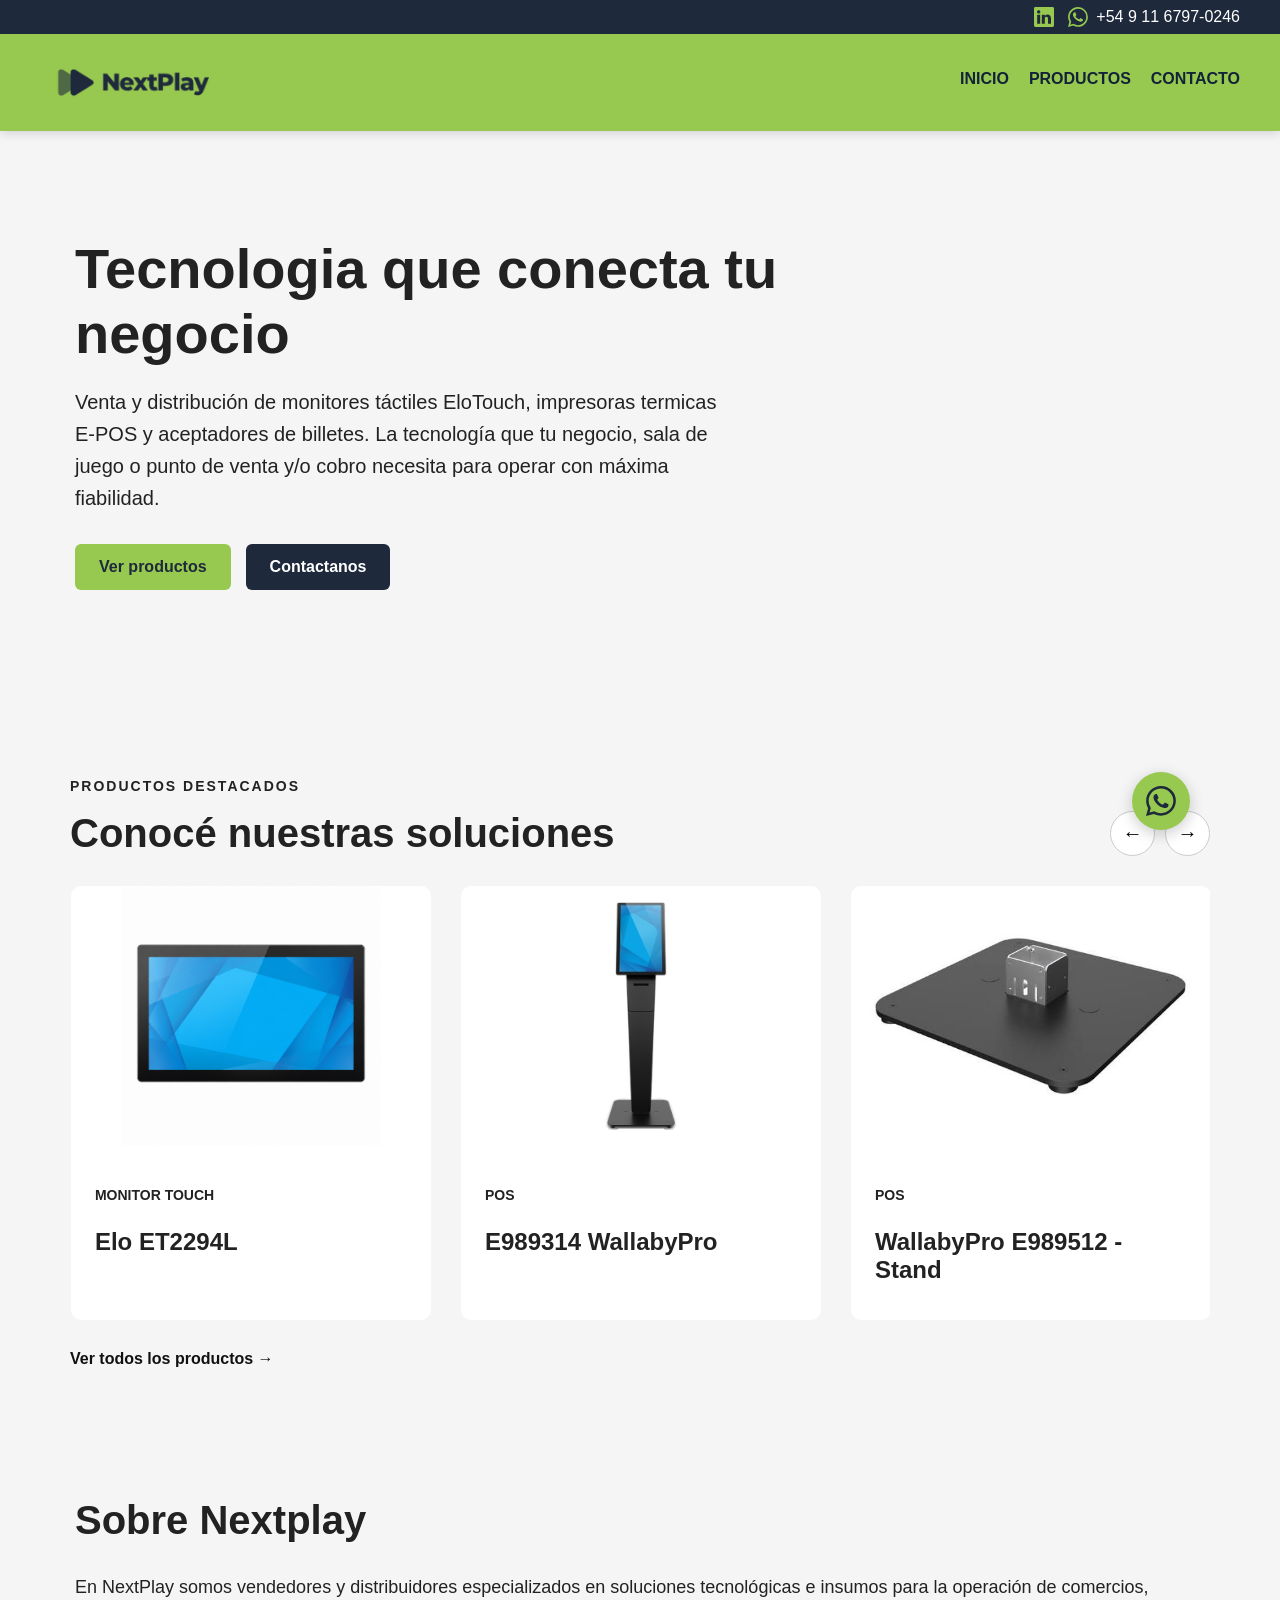
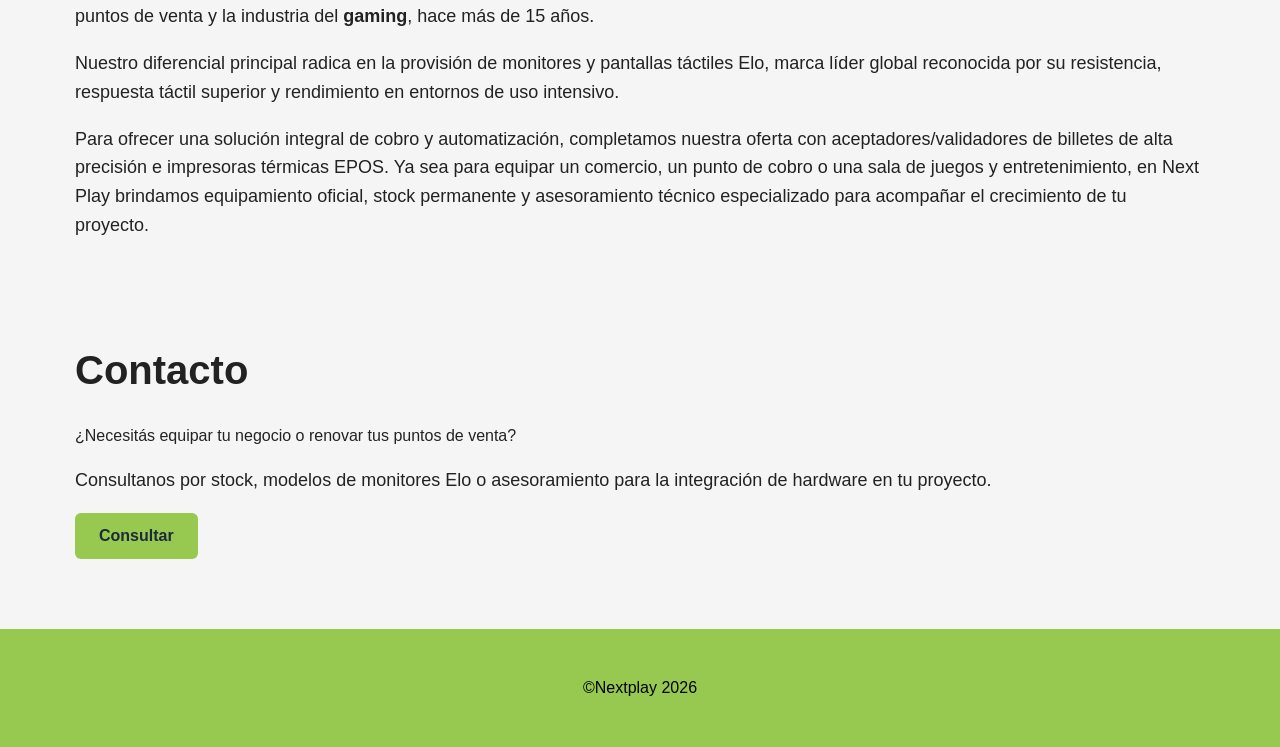
==== commit d8ab42e3: "Division of responsibiilities and more info product pages" ====
--- a/index.html
+++ b/index.html
@@ -17,22 +17,6 @@
 <div class="top-bar">
     <div class="top-bar-content">
 
-        <a
-            href="https://wa.me/5491167970246?text=Hola%2C%20quisiera%20consultar%20por%20los%20productos%20de%20Nextplay."
-            class="social-link"
-            target="_blank"
-            rel="noopener noreferrer"
-        >
-            <svg
-                class="social-icon"
-                xmlns="http://www.w3.org/2000/svg"
-                viewBox="0 0 16 16"
-                aria-hidden="true">   
-                <path d="M13.601 2.326A7.854 7.854 0 0 0 7.994 0C3.627 0 .068 3.558.064 7.926c0 1.399.366 2.76 1.057 3.965L0 16l4.204-1.102a7.933 7.933 0 0 0 3.79.965h.004c4.368 0 7.926-3.558 7.93-7.93A7.898 7.898 0 0 0 13.6 2.326zM7.994 14.521a6.573 6.573 0 0 1-3.356-.92l-.24-.144-2.494.654.666-2.433-.156-.251a6.56 6.56 0 0 1-1.007-3.505c0-3.626 2.957-6.584 6.591-6.584a6.56 6.56 0 0 1 4.66 1.931 6.557 6.557 0 0 1 1.928 4.66c-.004 3.639-2.961 6.592-6.592 6.592zm3.615-4.934c-.197-.099-1.17-.578-1.353-.646-.182-.065-.315-.099-.445.099-.133.197-.513.646-.627.775-.114.133-.232.148-.43.05-.197-.1-.836-.308-1.592-.985-.59-.525-.985-1.175-1.103-1.372-.114-.198-.011-.304.088-.403.087-.088.197-.232.296-.346.1-.114.133-.198.198-.33.065-.134.034-.248-.015-.347-.05-.099-.445-1.076-.612-1.47-.16-.389-.323-.335-.445-.34-.114-.007-.247-.007-.38-.007a.729.729 0 0 0-.529.247c-.182.198-.691.677-.691 1.654 0 .977.71 1.916.81 2.049.098.133 1.394 2.132 3.383 2.992.47.205.84.326 1.129.418.475.152.904.129 1.246.08.38-.058 1.171-.48 1.338-.943.164-.464.164-.86.114-.943-.049-.084-.182-.133-.38-.232z"/>
-            </svg>
-            <span class="whatsapp-number">+54 9 11 6797-0246</span>
-        </a>
-           
         <a
             href="#"
             class="social-link"
@@ -50,6 +34,22 @@
             </svg>
         </a>
 
+        <a
+            href="https://wa.me/5491167970246?text=Hola%2C%20quisiera%20consultar%20por%20los%20productos%20de%20Nextplay."
+            class="social-link"
+            target="_blank"
+            rel="noopener noreferrer"
+        >
+            <svg
+                class="social-icon"
+                xmlns="http://www.w3.org/2000/svg"
+                viewBox="0 0 16 16"
+                aria-hidden="true">   
+                <path d="M13.601 2.326A7.854 7.854 0 0 0 7.994 0C3.627 0 .068 3.558.064 7.926c0 1.399.366 2.76 1.057 3.965L0 16l4.204-1.102a7.933 7.933 0 0 0 3.79.965h.004c4.368 0 7.926-3.558 7.93-7.93A7.898 7.898 0 0 0 13.6 2.326zM7.994 14.521a6.573 6.573 0 0 1-3.356-.92l-.24-.144-2.494.654.666-2.433-.156-.251a6.56 6.56 0 0 1-1.007-3.505c0-3.626 2.957-6.584 6.591-6.584a6.56 6.56 0 0 1 4.66 1.931 6.557 6.557 0 0 1 1.928 4.66c-.004 3.639-2.961 6.592-6.592 6.592zm3.615-4.934c-.197-.099-1.17-.578-1.353-.646-.182-.065-.315-.099-.445.099-.133.197-.513.646-.627.775-.114.133-.232.148-.43.05-.197-.1-.836-.308-1.592-.985-.59-.525-.985-1.175-1.103-1.372-.114-.198-.011-.304.088-.403.087-.088.197-.232.296-.346.1-.114.133-.198.198-.33.065-.134.034-.248-.015-.347-.05-.099-.445-1.076-.612-1.47-.16-.389-.323-.335-.445-.34-.114-.007-.247-.007-.38-.007a.729.729 0 0 0-.529.247c-.182.198-.691.677-.691 1.654 0 .977.71 1.916.81 2.049.098.133 1.394 2.132 3.383 2.992.47.205.84.326 1.129.418.475.152.904.129 1.246.08.38-.058 1.171-.48 1.338-.943.164-.464.164-.86.114-.943-.049-.084-.182-.133-.38-.232z"/>
+            </svg>
+            <span class="whatsapp-number">+54 9 11 6797-0246</span>
+        </a>
+
     </div>
 </div>
 
@@ -61,7 +61,29 @@
 
         <nav>
             <a href="index.html">Inicio</a>
-            <a href="productos.html">Productos</a>
+            <div class="nav-products">
+                <a href="productos.html" class="nav-products-link">
+                    Productos
+                </a>
+
+                <div class="products-dropdown">
+                    <a href="productos.html?category=all">
+                        Todos
+                    </a>
+
+                    <a href="productos.html?category=touch">
+                        Monitores Touch
+                    </a>
+
+                    <a href="productos.html?category=pos">
+                        POS
+                    </a>
+
+                    <a href="productos.html?category=printers">
+                        Impresoras
+                    </a>
+                </div>
+            </div>
             <a href="contacto.html">Contacto</a>
         </nav>
 
@@ -75,16 +97,12 @@
         <section id="inicio" class="hero">
             <div class="hero-content">
 
-                <p class="hero-label">
-                    Tecnología para empresas
-                </p>
-
                 <h1>
-                    Equipamiento de alta precisión para puntos de venta, comercios y gaming.
+                    Tecnologia que conecta tu negocio
                 </h1>
 
                 <p class="hero-description">
-                    Venta y distribución de monitores táctiles Elo, impresoras EPOS y aceptadores de billetes. La tecnología que tu negocio, sala de juego o punto de cobro necesita para operar con máxima fiabilidad.
+                    Venta y distribución de monitores táctiles EloTouch, impresoras termicas E-POS y aceptadores de billetes. La tecnología que tu negocio, sala de juego o punto de venta y/o cobro necesita para operar con máxima fiabilidad.
 
                 </p>
 
@@ -101,6 +119,8 @@
                 </div>
 
             </div>
+            
+
         </section>
 
 
@@ -128,9 +148,9 @@
                 <div class="featured-track" id="featured-track">
                 </div>
             </div>
-
+       
             <a href="productos.html" class="view-all-products">
-                Ver todos los productos →
+            Ver todos los productos →
             </a>
 
         </section>
@@ -143,7 +163,7 @@
            
 
             <p class="index-paragraph">
-                En Next Play somos vendedores y distribuidores especializados en soluciones tecnológicas e insumos para la operación de comercios, puntos de venta y la industria del gaming, hace más de 15 años. 
+                En NextPlay somos vendedores y distribuidores especializados en soluciones tecnológicas e insumos para la operación de comercios, puntos de venta y la industria del <b>gaming</b>, hace más de 15 años. 
             </p>
 
             <p class="index-paragraph">
@@ -195,8 +215,8 @@
         </svg>
     </a>
 
-     <script src="js/main.js"></script>
-
+    <script src="js/main.js"></script>
+  
     
 </body>
 
--- a/css/style.css
+++ b/css/style.css
@@ -111,6 +111,9 @@
     padding: 20px 40px;
 
     background-color: #97c951;
+
+    position: relative;
+
 }
 
 .logo img {
@@ -180,11 +183,6 @@
     max-width: 750px;
 }
 
-.hero-label {
-    font-weight: bold;
-    text-transform: uppercase;
-    letter-spacing: 2px;
-}
 
 .hero h1 {
     font-size: 56px;
@@ -237,19 +235,43 @@
 
 .product-filters {
     display: flex;
+    justify-content: center;
+    align-items: center;
+
+    gap: 16px;
     flex-wrap: wrap;
-    gap: 12px;
+
     margin-bottom: 35px;
 }
 
 .filter-button {
-    padding: 10px 18px;
-    border: 1px solid #ccc;
-    background-color: white;
+    padding: 12px 24px;
+
+    border: none;
     border-radius: 6px;
+
+    background-color: #97c951;
+    color: #1E293B;
+
+    font-size: 13px;
+    font-weight: bold;
+
     cursor: pointer;
-    font-size: 15px;
-}
+
+    transition:
+        background-color 0.2s ease,
+        transform 0.2s ease;
+
+    min-width: 120px;
+    
+}
+
+.filter-button:hover {
+    transform: translateY(-2px);
+    background-color: #1E293B; 
+    color: #97C951;
+}
+
 
 
 .section-header {
@@ -433,50 +455,6 @@
     }
 }
 /* Carrousel Styles End */
-
-/* Nav Dropdown Styles */
-.nav-dropdown {
-    position: relative;
-}
-
-.nav-dropdown-menu {
-    position: absolute;
-
-    top: 100%;
-    left: 0;
-
-    min-width: 200px;
-
-    background-color: #111;
-
-    border-radius: 6px;
-
-    padding: 10px 0;
-
-    display: none;
-
-    z-index: 1000;
-}
-
-.nav-dropdown-menu a {
-    display: block;
-
-    padding: 12px 18px;
-
-    color: white;
-    text-decoration: none;
-
-    white-space: nowrap;
-}
-
-.nav-dropdown-menu a:hover {
-    background-color: #2a2a2a;
-}
-
-.nav-dropdown:hover .nav-dropdown-menu {
-    display: block;
-}
-/* Nav Dropdown Styles End */
 
 footer {
     text-align: center;
@@ -650,6 +628,12 @@
     padding-top: 20px;
 }
 
+.product-actions a {
+    position: relative;
+    display: inline-block;
+    text-decoration: none;
+}
+
 .product-actions .product-link:last-child {
     text-align: right;
 }
@@ -663,7 +647,7 @@
     bottom: 0;
 
     width: 100%;
-    height: 3px;
+    height: 2px;
 
     background-color: currentColor;
 
@@ -715,4 +699,235 @@
     transform: scale(1.08);
 
     box-shadow: 0 6px 20px rgba(0, 0, 0, 0.3);
+}
+/* ===== DROPDOWN PRODUCTOS ===== */
+
+/* Tu header verde */
+.main-header {
+    --header-padding-y: 20px;
+
+    position: relative;
+
+    padding: var(--header-padding-y) 40px;
+}
+
+
+/*
+   Este contenedor se extiende verticalmente
+   hasta los bordes del header.
+*/
+.nav-products {
+    position: relative;
+
+    display: flex;
+    align-items: center;
+
+    padding: var(--header-padding-y) 0;
+    margin: calc(-1 * var(--header-padding-y)) 0;
+}
+
+
+/* Link "PRODUCTOS" */
+.nav-products-link {
+    display: block;
+}
+
+
+/* Dropdown */
+.products-dropdown {
+    position: absolute;
+
+    /* Justo debajo del área completa de Productos */
+    top: 100%;
+
+    /* Centrado respecto a PRODUCTOS */
+    left: 50%;
+    transform: translateX(-50%);
+
+    min-width: 205px;
+
+    background-color: #1E293B;
+    border-radius: 8px;
+
+    overflow: hidden;
+
+    opacity: 0;
+    visibility: hidden;
+    pointer-events: none;
+
+    transition:
+        opacity 0.2s ease,
+        visibility 0.2s ease;
+
+    z-index: 3000;
+}
+
+
+/* Opciones */
+.products-dropdown a {
+    display: block;
+
+    padding: 13px 18px;
+
+    color: white;
+    background-color: #1E293B;
+
+    text-decoration: none;
+    white-space: nowrap;
+    font-weight: bold;
+}
+
+
+/* Hover de cada opción */
+.products-dropdown a:hover {
+    background-color: #97C951;
+    color: #1E293B;
+}
+
+
+/* Mostrar dropdown */
+.nav-products:hover .products-dropdown {
+    opacity: 1;
+    visibility: visible;
+    pointer-events: auto;
+}
+
+.product-page {
+    max-width: 1200px;
+    margin: 0 auto;
+    padding: 70px 30px;
+}
+
+.product-detail {
+    display: grid;
+    grid-template-columns: 1.1fr 1fr;
+    gap: 70px;
+
+    align-items: start;
+}
+
+
+/* GALERÍA */
+
+.product-gallery {
+    min-width: 0;
+}
+
+.product-main-image {
+    width: 100%;
+    height: 500px;
+
+    display: flex;
+    align-items: center;
+    justify-content: center;
+
+    background-color: white;
+
+    border-radius: 12px;
+}
+
+.product-main-image img {
+    width: 100%;
+    height: 100%;
+
+    object-fit: contain;
+
+    padding: 30px;
+}
+
+
+/* MINIATURAS */
+
+.product-thumbnails {
+    display: flex;
+    gap: 12px;
+
+    margin-top: 18px;
+}
+
+.product-thumbnail {
+    width: 85px;
+    height: 85px;
+
+    padding: 8px;
+
+    background-color: white;
+
+    border: 2px solid transparent;
+    border-radius: 8px;
+
+    cursor: pointer;
+}
+
+.product-thumbnail img {
+    width: 100%;
+    height: 100%;
+
+    object-fit: contain;
+}
+
+.product-thumbnail:hover {
+    border-color: #97C951;
+}
+
+
+/* INFORMACIÓN */
+
+.product-information {
+    padding-top: 20px;
+}
+
+.product-detail-category {
+    margin: 0 0 10px;
+
+    font-size: 14px;
+    font-weight: bold;
+
+    letter-spacing: 1px;
+
+    color: #64748B;
+}
+
+.product-information h1 {
+    margin: 0 0 20px;
+
+    font-size: 44px;
+
+    color: #1E293B;
+}
+
+.product-detail-description {
+    font-size: 18px;
+    line-height: 1.7;
+
+    margin-bottom: 35px;
+}
+
+
+/* CARACTERÍSTICAS */
+
+.product-specifications {
+    padding-top: 25px;
+
+    border-top: 1px solid #ddd;
+}
+
+.product-specifications h2 {
+    font-size: 22px;
+}
+
+.product-specifications ul {
+    padding-left: 20px;
+
+    line-height: 1.8;
+}
+
+
+/* BOTONES */
+
+.product-detail-actions {
+    display: flex;
+    gap: 15px;
+
+    margin-top: 35px;
 }
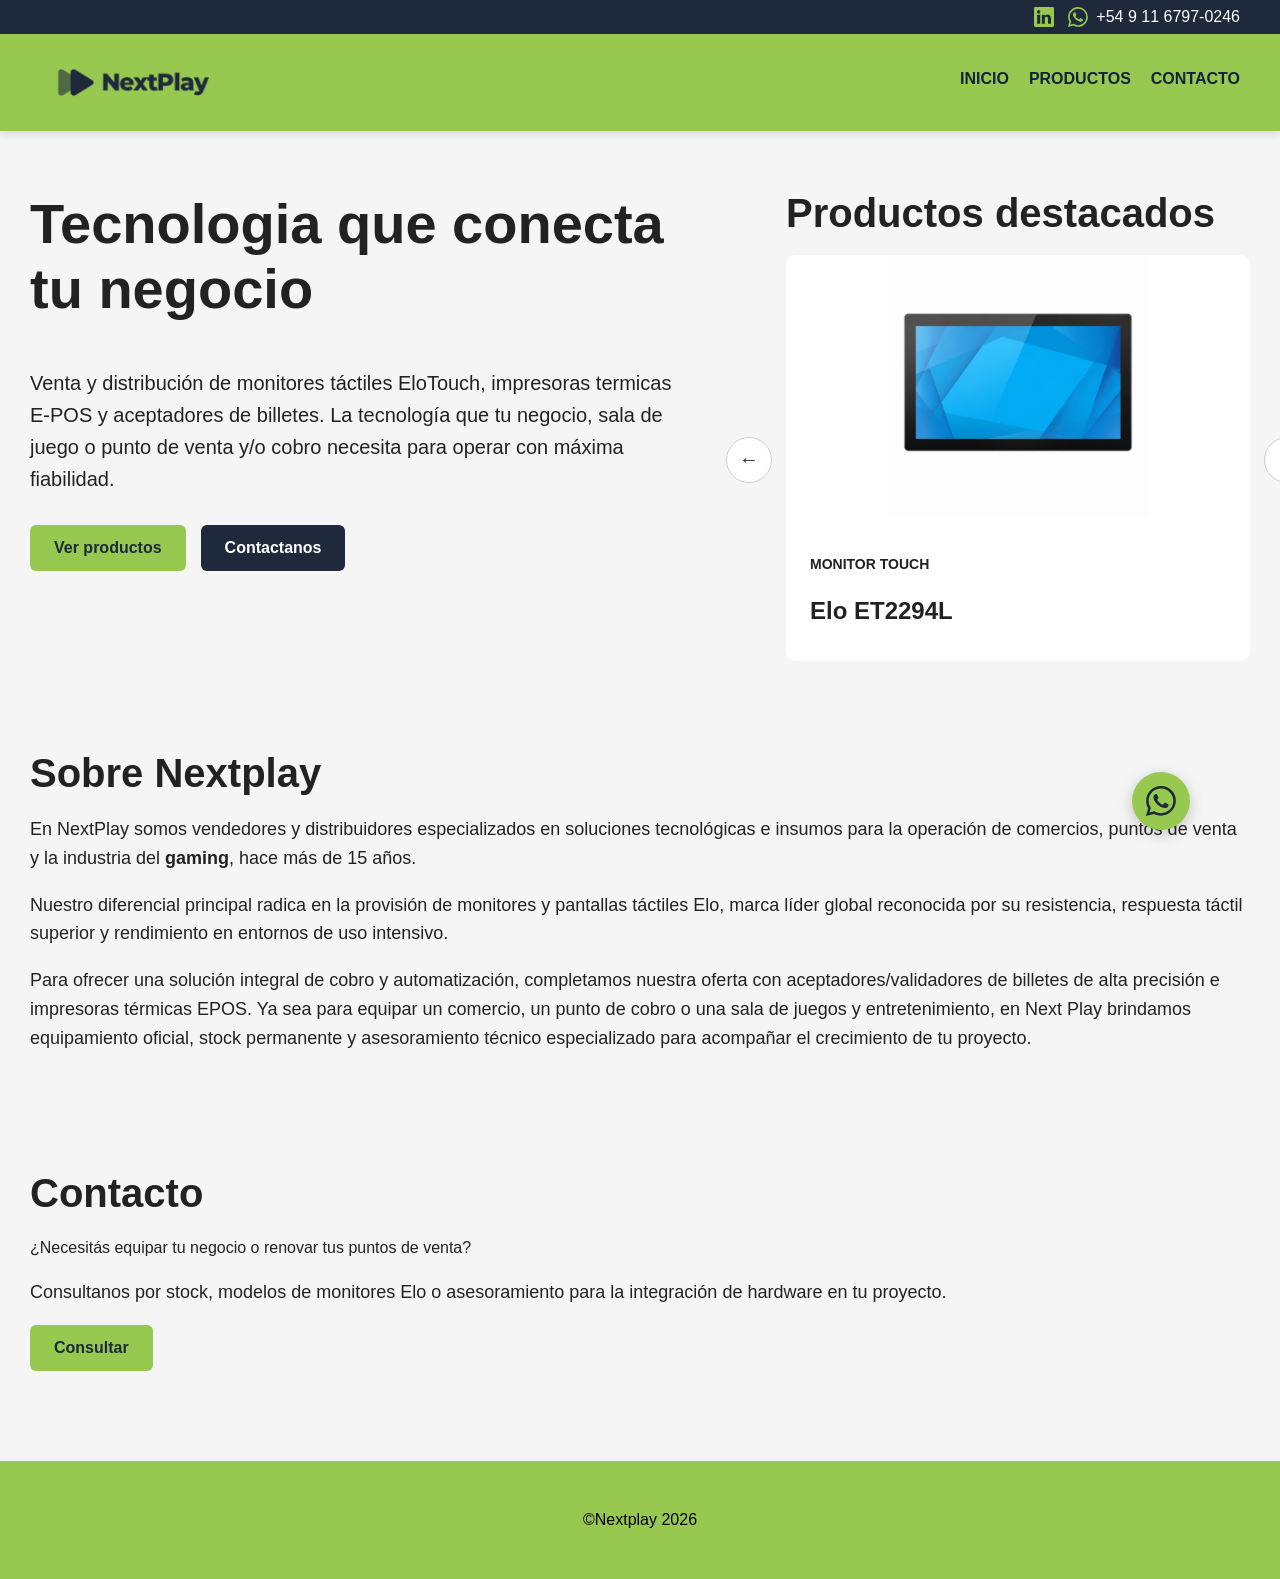
==== commit 7e436289: "Index rearranged, carousel next to title and added all products but missing descriptions" ====
--- a/index.html
+++ b/index.html
@@ -93,9 +93,10 @@
 
     <main>
 
-        <!-- HERO / INICIO -->
-        <section id="inicio" class="hero">
-            <div class="hero-content">
+        <!-- HERO / INICIO / DESTACADOS-->
+        <div class="hero-layout">
+            <section id="inicio" class="hero">
+                <div class="hero-content">
 
                 <h1>
                     Tecnologia que conecta tu negocio
@@ -118,42 +119,37 @@
 
                 </div>
 
-            </div>
+                </div>
+            </section>
+
+            <section class="featured-products">
+
+                    <div class="featured-header">
+                        <div>
+                            <h2>Productos destacados</h2>
+                        </div>
+                    </div>
+                    
+                <div class="carousel-container">
+                    <div class="carousel-controls">
+                        <button id="carousel-prev" aria-label="Producto anterior">
+                            ←
+                        </button>
+
+                        <button id="carousel-next" aria-label="Producto siguiente">
+                            →
+                        </button>
+                    </div>
+
+                    <div class="carousel-wrapper">
+                        <div class="featured-track" id="featured-track">
+                        </div>
+                    </div>
+                </div>
             
-
-        </section>
-
-
-        <!-- PRODUCTOS -->
-        <section class="featured-products">
-
-            <div class="featured-header">
-                <div>
-                    <p class="section-label">Productos destacados</p>
-                    <h2>Conocé nuestras soluciones</h2>
-                </div>
-
-                <div class="carousel-controls">
-                    <button id="carousel-prev" aria-label="Producto anterior">
-                        ←
-                    </button>
-
-                    <button id="carousel-next" aria-label="Producto siguiente">
-                        →
-                    </button>
-                </div>
-            </div>
-
-            <div class="carousel-wrapper">
-                <div class="featured-track" id="featured-track">
-                </div>
-            </div>
-       
-            <a href="productos.html" class="view-all-products">
-            Ver todos los productos →
-            </a>
-
-        </section>
+            </section>
+
+        </div>
 
         <!-- SOBRE NEXTPLAY -->
         <section id="nosotros">
--- a/css/style.css
+++ b/css/style.css
@@ -9,6 +9,20 @@
     color: #222;
 }
 
+main {
+    width: 100%;
+    max-width: 1500px;
+
+    margin: 0 auto;
+
+    padding-left: 30px;
+    padding-right: 30px;
+}
+
+section {
+    padding: 40px 35px;
+}
+
 body p{
     line-height: 1.6;
     font-size: 16px;
@@ -164,29 +178,45 @@
 
 /* Navigation Styles End */
 
-main {
-    max-width: 1200px;
-    margin: auto;
-}
-
-section {
-    padding: 40px 35px;
+
+
+
+section #nosotros #contacto  {
+    width: 100%;
+    max-width: 1500px;
+
+    margin: 0 auto;
+
+    padding-left: 30px;
+    padding-right: 30px;
 }
 
 .hero {
-    min-height: 550px;
-    display: flex;
-    align-items: center;
+    min-height: auto;
+    padding: 0px;
+    align-items: flex-start;
+}
+
+.hero-layout {
+    width: 100%;
+
+    padding-top: 60px;
+    padding-bottom: 50px;
+
+    display: grid;
+    grid-template-columns: 1.2fr 0.8fr;
+    gap: 60px;
+
+    align-items: start;
 }
 
 .hero-content {
     max-width: 750px;
 }
 
-
 .hero h1 {
     font-size: 56px;
-    margin: 15px 0;
+    margin-top: 0;
 }
 
 .hero-description {
@@ -213,6 +243,7 @@
     background-color: #97c951;
     color: #1E293B;
 }
+
 .primary-button:hover {
     background-color: #1E293B;
     color: white;
@@ -253,7 +284,7 @@
     background-color: #97c951;
     color: #1E293B;
 
-    font-size: 13px;
+    font-size: 15px;
     font-weight: bold;
 
     cursor: pointer;
@@ -262,7 +293,7 @@
         background-color 0.2s ease,
         transform 0.2s ease;
 
-    min-width: 120px;
+    min-width: 150px;
     
 }
 
@@ -359,44 +390,84 @@
 /* Product Grid Styles End */
 
 .featured-products {
-    padding: 80px 30px;
+    position: relative;
+    padding: 0;
+    min-width: 0;
 }
 
 .featured-header {
-    display: flex;
-    justify-content: space-between;
-    align-items: end;
-    margin-bottom: 30px;
+    width: 100%;
+    margin-bottom: 20px;
+    margin-top: 0;
 }
 
 .featured-header h2 {
     font-size: 40px;
-    margin: 10px 0 0;
+    line-height: 1.1;
+    margin: 0;
+    margin-top: 0;
 }
 
 /* Carousel Styles */
 
+.carousel-container {
+    position: relative;
+}
+
 .carousel-controls {
-    display: flex;
-    gap: 10px;
+    position: absolute;
+
+    top: 205px;
+    left: 0;
+
+    width: 100%;
+
+    display: flex;
+    justify-content: space-between;
+
+    transform: translateY(-50%);
+
+    pointer-events: none;
+
+    z-index: 20;
 }
 
 .carousel-controls button {
-    width: 45px;
-    height: 45px;
+    width: 46px;
+    height: 46px;
+
+    display: flex;
+    align-items: center;
+    justify-content: center;
 
     border: 1px solid #ccc;
     border-radius: 50%;
 
     background-color: white;
+    color: #1E293B;
 
     font-size: 20px;
+
     cursor: pointer;
-}
+
+    pointer-events: auto;
+
+    transition:
+        background-color 0.2s ease,
+        transform 0.2s ease;
+}
+
+.carousel-controls button:first-child {
+    transform: translateX(-60px);
+}
+
+.carousel-controls button:last-child {
+    transform: translateX(60px);
+}
+
 
 .carousel-controls button:hover {
-    background-color: #111;
-    color: white;
+    background-color: #97C951;
 }
 
 .carousel-wrapper {
@@ -418,18 +489,10 @@
 }
 
 .featured-track .product-card {
-    flex: 0 0 calc((100% - 60px) / 3);
+    flex: 0 0 100%;
     scroll-snap-align: start;
 }
 
-.view-all-products {
-    display: inline-block;
-    margin-top: 30px;
-
-    color: #111;
-    font-weight: bold;
-    text-decoration: none;
-}
 
 @media (max-width: 900px) {
     .featured-track .product-card {
@@ -930,4 +993,15 @@
     gap: 15px;
 
     margin-top: 35px;
+}
+
+#nosotros, #contacto {
+    width: 100%;
+    padding: 40px 0 60px;
+}
+
+.products-hero-description {
+    max-width: 1500px;
+    padding-bottom: 20px;
+    margin-top: 0;
 }
